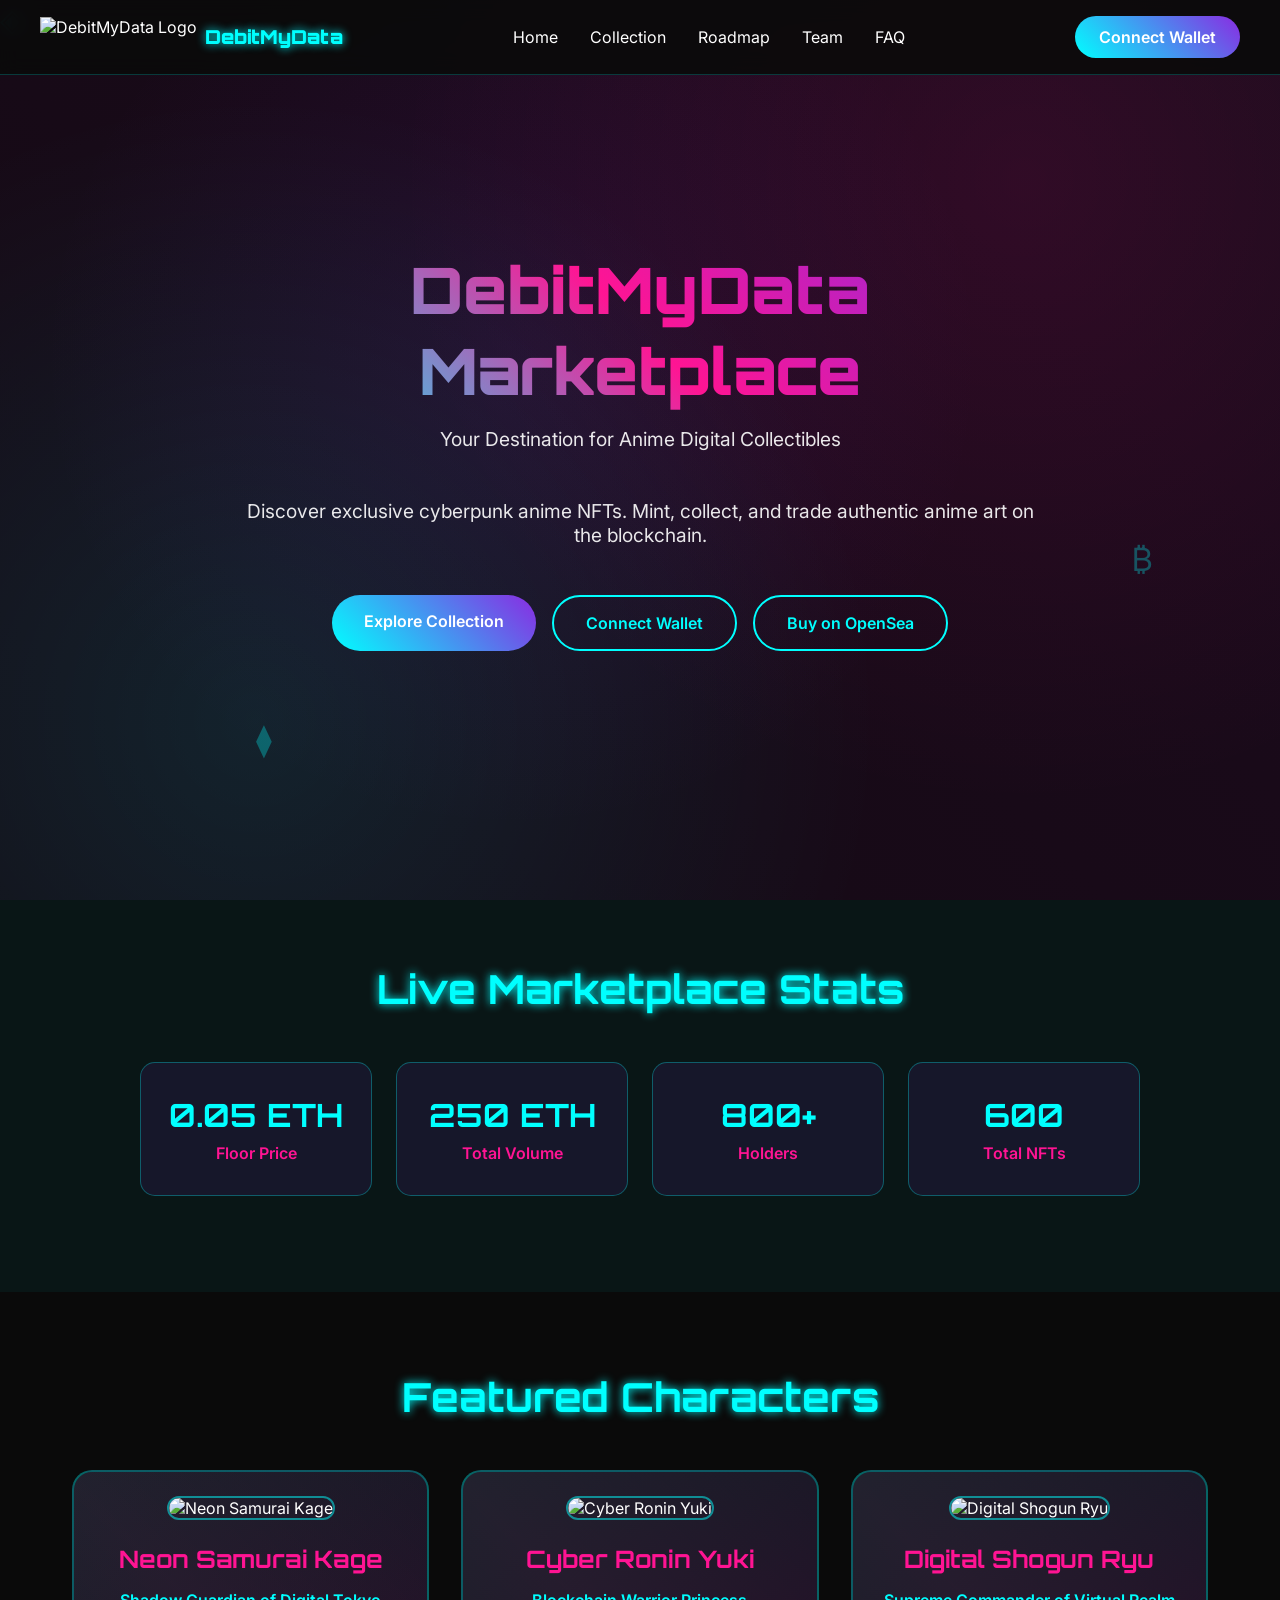
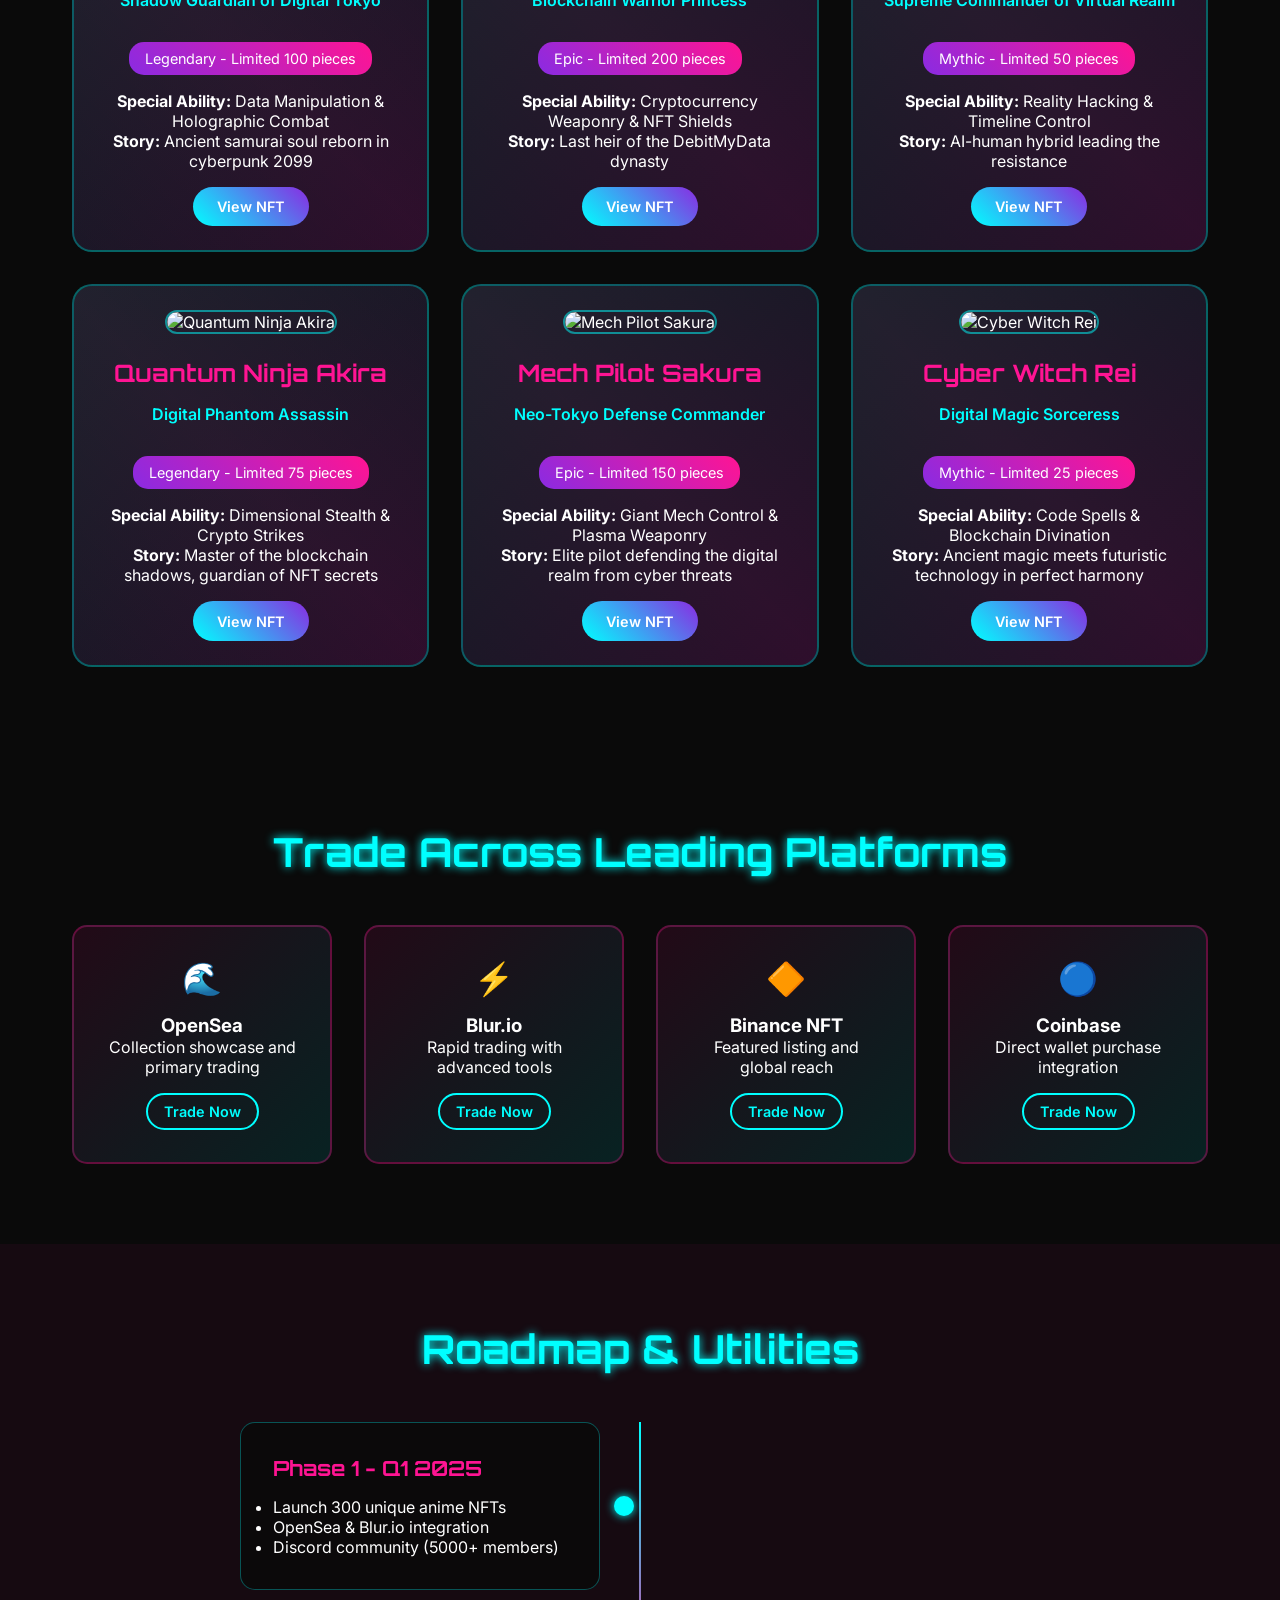
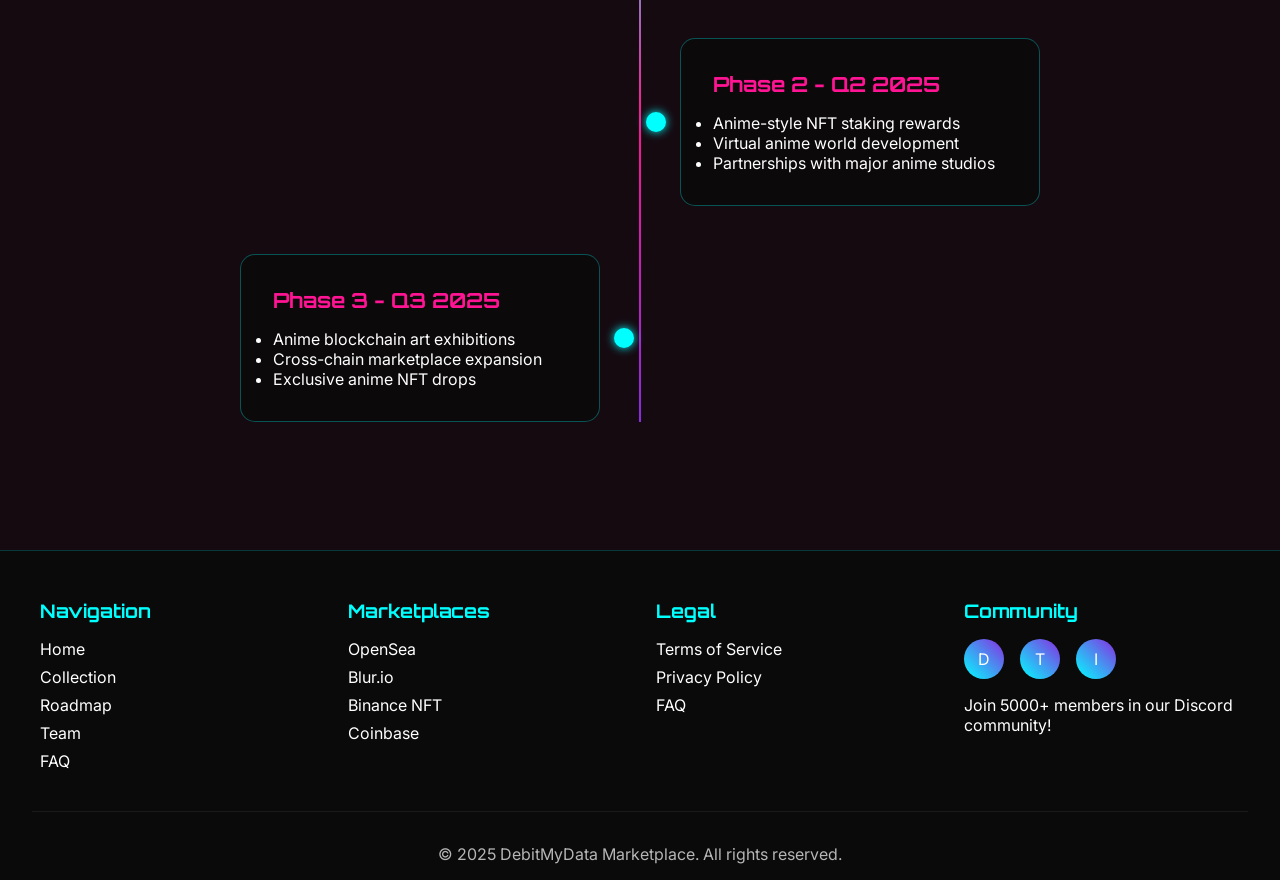
==== index.html @ ed13af81 "index.html" ====
<!DOCTYPE html>
<html lang="en">
<head>
    <meta charset="UTF-8">
    <meta name="viewport" content="width=device-width, initial-scale=1.0">
    <title>DebitMyData Marketplace | Your Destination for Anime Digital Collectibles</title>
    <meta name="description" content="Discover exclusive cyberpunk anime NFTs. Mint, collect, and trade authentic anime art on the blockchain.">
    <link href="https://fonts.googleapis.com/css2?family=Orbitron:wght@400;700;900&family=Inter:wght@300;400;600&family=Noto+Sans+JP:wght@300;400;700&display=swap" rel="stylesheet">
    <style>
        * {
            margin: 0;
            padding: 0;
            box-sizing: border-box;
        }

        body {
            font-family: 'Inter', sans-serif;
            background: #0A0A0A;
            color: white;
            overflow-x: hidden;
        }

        /* Background Animation */
        .bg-animation {
            position: fixed;
            top: 0;
            left: 0;
            width: 100%;
            height: 100%;
            z-index: -1;
            background: linear-gradient(45deg, #0A0A0A, #1A0A1A, #0A1A1A);
            background-size: 400% 400%;
            animation: gradientShift 15s ease infinite;
        }

        .bg-animation::before {
            content: '';
            position: absolute;
            top: 0;
            left: 0;
            width: 100%;
            height: 100%;
            background-image: 
                radial-gradient(circle at 20% 80%, rgba(0, 255, 255, 0.1) 0%, transparent 50%),
                radial-gradient(circle at 80% 20%, rgba(255, 20, 147, 0.1) 0%, transparent 50%),
                radial-gradient(circle at 40% 40%, rgba(138, 43, 226, 0.1) 0%, transparent 50%);
            animation: pulse 8s ease-in-out infinite alternate;
        }

        @keyframes gradientShift {
            0% { background-position: 0% 50%; }
            50% { background-position: 100% 50%; }
            100% { background-position: 0% 50%; }
        }

        @keyframes pulse {
            0% { opacity: 0.3; }
            100% { opacity: 0.8; }
        }

        /* Header */
        header {
            position: fixed;
            top: 0;
            width: 100%;
            padding: 1rem 2rem;
            background: rgba(10, 10, 10, 0.9);
            backdrop-filter: blur(10px);
            border-bottom: 1px solid rgba(0, 255, 255, 0.2);
            z-index: 1000;
        }

        nav {
            display: flex;
            justify-content: space-between;
            align-items: center;
            max-width: 1200px;
            margin: 0 auto;
        }

        .logo {
            display: flex;
            align-items: center;
            gap: 0.5rem;
        }

        .logo img {
            height: 40px;
            width: auto;
        }

        .logo-text {
            font-family: 'Orbitron', monospace;
            font-size: 1.2rem;
            font-weight: 900;
            color: #00FFFF;
            text-shadow: 0 0 10px #00FFFF;
        }

        .nav-links {
            display: flex;
            list-style: none;
            gap: 2rem;
        }

        .nav-links a {
            color: white;
            text-decoration: none;
            font-weight: 400;
            transition: all 0.3s ease;
            position: relative;
        }

        .nav-links a:hover {
            color: #00FFFF;
            text-shadow: 0 0 5px #00FFFF;
        }

        .connect-btn {
            padding: 0.7rem 1.5rem;
            background: linear-gradient(45deg, #00FFFF, #8A2BE2);
            border: none;
            border-radius: 25px;
            color: white;
            font-weight: 600;
            cursor: pointer;
            transition: all 0.3s ease;
            text-decoration: none;
        }

        .connect-btn:hover {
            transform: translateY(-2px);
            box-shadow: 0 10px 20px rgba(0, 255, 255, 0.3);
        }

        /* Hero Section */
        .hero {
            min-height: 100vh;
            display: flex;
            align-items: center;
            justify-content: center;
            text-align: center;
            padding: 2rem;
            position: relative;
        }

        .hero-content {
            max-width: 800px;
            z-index: 10;
        }

        .hero h1 {
            font-family: 'Orbitron', monospace;
            font-size: clamp(2.5rem, 5vw, 4rem);
            font-weight: 900;
            margin-bottom: 1rem;
            background: linear-gradient(45deg, #00FFFF, #FF1493, #8A2BE2);
            background-clip: text;
            -webkit-background-clip: text;
            -webkit-text-fill-color: transparent;
            animation: glow 2s ease-in-out infinite alternate;
        }

        @keyframes glow {
            from { filter: drop-shadow(0 0 10px rgba(0, 255, 255, 0.5)); }
            to { filter: drop-shadow(0 0 20px rgba(255, 20, 147, 0.8)); }
        }

        .hero p {
            font-size: 1.2rem;
            margin-bottom: 3rem;
            opacity: 0.9;
        }

        .cta-buttons {
            display: flex;
            gap: 1rem;
            justify-content: center;
            flex-wrap: wrap;
        }

        .btn-primary, .btn-secondary {
            padding: 1rem 2rem;
            border: none;
            border-radius: 30px;
            font-size: 1rem;
            font-weight: 600;
            cursor: pointer;
            transition: all 0.3s ease;
            text-decoration: none;
            display: inline-block;
        }

        .btn-primary {
            background: linear-gradient(45deg, #00FFFF, #8A2BE2);
            color: white;
        }

        .btn-secondary {
            background: transparent;
            color: #00FFFF;
            border: 2px solid #00FFFF;
        }

        .btn-primary:hover, .btn-secondary:hover {
            transform: translateY(-3px);
            box-shadow: 0 15px 30px rgba(0, 255, 255, 0.4);
        }

        /* Featured Characters */
        .featured-section {
            padding: 5rem 2rem;
            max-width: 1200px;
            margin: 0 auto;
        }

        .section-title {
            font-family: 'Orbitron', monospace;
            font-size: 2.5rem;
            text-align: center;
            margin-bottom: 3rem;
            color: #00FFFF;
            text-shadow: 0 0 10px #00FFFF;
        }

        .characters-grid {
            display: grid;
            grid-template-columns: repeat(auto-fit, minmax(350px, 1fr));
            gap: 2rem;
            margin-top: 3rem;
        }

        .character-card {
            background: linear-gradient(135deg, rgba(0, 255, 255, 0.1), rgba(138, 43, 226, 0.1));
            border: 2px solid rgba(0, 255, 255, 0.3);
            border-radius: 20px;
            padding: 1.5rem;
            transition: all 0.3s ease;
            position: relative;
            overflow: hidden;
            text-align: center;
        }

        .character-image {
            width: 100%;
            height: 250px;
            object-fit: cover;
            border-radius: 15px;
            margin-bottom: 1.5rem;
            border: 2px solid rgba(0, 255, 255, 0.5);
            transition: all 0.3s ease;
        }

        .character-card:hover .character-image {
            border-color: #FF1493;
            transform: scale(1.05);
            box-shadow: 0 10px 30px rgba(255, 20, 147, 0.4);
        }

        .character-card::before {
            content: '';
            position: absolute;
            top: -50%;
            left: -50%;
            width: 200%;
            height: 200%;
            background: linear-gradient(45deg, transparent, rgba(255, 20, 147, 0.1), transparent);
            animation: rotate 3s linear infinite;
            z-index: -1;
        }

        @keyframes rotate {
            0% { transform: rotate(0deg); }
            100% { transform: rotate(360deg); }
        }

        .character-card:hover {
            transform: translateY(-10px);
            border-color: #FF1493;
            box-shadow: 0 20px 40px rgba(255, 20, 147, 0.3);
        }

        .character-name {
            font-family: 'Orbitron', monospace;
            font-size: 1.5rem;
            color: #FF1493;
            margin-bottom: 1rem;
        }

        .character-role {
            color: #00FFFF;
            font-weight: 600;
            margin-bottom: 1rem;
        }

        .rarity {
            display: inline-block;
            padding: 0.5rem 1rem;
            background: linear-gradient(45deg, #8A2BE2, #FF1493);
            border-radius: 15px;
            font-size: 0.9rem;
            margin: 1rem 0;
        }

        /* Stats Section */
        .stats-section {
            background: rgba(0, 255, 255, 0.05);
            padding: 4rem 2rem;
            text-align: center;
        }

        .stats-grid {
            display: grid;
            grid-template-columns: repeat(auto-fit, minmax(180px, 1fr));
            gap: 1.5rem;
            max-width: 1000px;
            margin: 2rem auto;
        }

        .stat-item {
            padding: 2rem 1rem;
            background: rgba(138, 43, 226, 0.1);
            border: 1px solid rgba(0, 255, 255, 0.3);
            border-radius: 15px;
            transition: all 0.3s ease;
        }

        .stat-item:hover {
            transform: scale(1.05);
            border-color: #FF1493;
        }

        .stat-number {
            font-family: 'Orbitron', monospace;
            font-size: 2rem;
            color: #00FFFF;
            font-weight: 700;
        }

        .stat-label {
            color: #FF1493;
            font-weight: 600;
            margin-top: 0.5rem;
        }

        /* Marketplace Integration */
        .marketplace-section {
            padding: 5rem 2rem;
            max-width: 1200px;
            margin: 0 auto;
        }

        .marketplace-grid {
            display: grid;
            grid-template-columns: repeat(auto-fit, minmax(250px, 1fr));
            gap: 2rem;
            margin-top: 3rem;
        }

        .marketplace-card {
            background: linear-gradient(135deg, rgba(255, 20, 147, 0.1), rgba(0, 255, 255, 0.1));
            border: 2px solid rgba(255, 20, 147, 0.3);
            border-radius: 15px;
            padding: 2rem;
            text-align: center;
            transition: all 0.3s ease;
        }

        .marketplace-card:hover {
            transform: translateY(-5px);
            border-color: #00FFFF;
            box-shadow: 0 15px 30px rgba(0, 255, 255, 0.2);
        }

        .marketplace-logo {
            font-size: 2rem;
            margin-bottom: 1rem;
        }

        /* Roadmap */
        .roadmap-section {
            background: rgba(255, 20, 147, 0.05);
            padding: 5rem 2rem;
        }

        .roadmap-timeline {
            max-width: 800px;
            margin: 0 auto;
            position: relative;
        }

        .roadmap-timeline::before {
            content: '';
            position: absolute;
            left: 50%;
            top: 0;
            bottom: 0;
            width: 2px;
            background: linear-gradient(to bottom, #00FFFF, #FF1493, #8A2BE2);
            transform: translateX(-50%);
        }

        .roadmap-item {
            position: relative;
            margin: 3rem 0;
            padding: 2rem;
            background: rgba(10, 10, 10, 0.8);
            border: 1px solid rgba(0, 255, 255, 0.3);
            border-radius: 15px;
            width: 45%;
        }

        .roadmap-item:nth-child(even) {
            margin-left: auto;
        }

        .roadmap-item::before {
            content: '';
            position: absolute;
            top: 50%;
            width: 20px;
            height: 20px;
            background: #00FFFF;
            border-radius: 50%;
            transform: translateY(-50%);
            box-shadow: 0 0 10px #00FFFF;
        }

        .roadmap-item:nth-child(odd)::before {
            right: -35px;
        }

        .roadmap-item:nth-child(even)::before {
            left: -35px;
        }

        .phase-title {
            font-family: 'Orbitron', monospace;
            color: #FF1493;
            font-size: 1.3rem;
            margin-bottom: 1rem;
        }

        /* Footer */
        footer {
            background: rgba(10, 10, 10, 0.9);
            padding: 3rem 2rem 1rem;
            border-top: 1px solid rgba(0, 255, 255, 0.2);
        }

        .footer-content {
            max-width: 1200px;
            margin: 0 auto;
            display: grid;
            grid-template-columns: repeat(auto-fit, minmax(250px, 1fr));
            gap: 2rem;
        }

        .footer-section h3 {
            color: #00FFFF;
            font-family: 'Orbitron', monospace;
            margin-bottom: 1rem;
        }

        .footer-links {
            list-style: none;
        }

        .footer-links li {
            margin: 0.5rem 0;
        }

        .footer-links a {
            color: white;
            text-decoration: none;
            transition: color 0.3s ease;
        }

        .footer-links a:hover {
            color: #FF1493;
        }

        .social-icons {
            display: flex;
            gap: 1rem;
            margin-top: 1rem;
        }

        .social-icon {
            width: 40px;
            height: 40px;
            background: linear-gradient(45deg, #00FFFF, #8A2BE2);
            border-radius: 50%;
            display: flex;
            align-items: center;
            justify-content: center;
            text-decoration: none;
            color: white;
            transition: all 0.3s ease;
        }

        .social-icon:hover {
            transform: scale(1.1);
            box-shadow: 0 5px 15px rgba(0, 255, 255, 0.4);
        }

        .copyright {
            text-align: center;
            margin-top: 2rem;
            padding-top: 2rem;
            border-top: 1px solid rgba(255, 255, 255, 0.1);
            opacity: 0.7;
        }

        /* Mobile Responsive */
        @media (max-width: 768px) {
            .nav-links {
                display: none;
            }

            .logo img {
                height: 35px;
            }

            .logo-text {
                font-size: 1rem;
            }
            
            .hero h1 {
                font-size: 2rem;
            }

            .hero p {
                font-size: 1rem;
                margin-bottom: 2rem;
            }
            
            .cta-buttons {
                flex-direction: column;
                align-items: center;
                gap: 1rem;
            }

            .btn-primary, .btn-secondary {
                padding: 0.8rem 1.5rem;
                font-size: 0.9rem;
                width: 100%;
                max-width: 250px;
            }
            
            .characters-grid {
                grid-template-columns: 1fr;
                gap: 1.5rem;
            }

            .character-card {
                padding: 1rem;
            }

            .character-image {
                height: 200px;
            }

            .section-title {
                font-size: 1.8rem;
                margin-bottom: 2rem;
            }

            .stats-grid {
                grid-template-columns: repeat(2, 1fr);
                gap: 1rem;
            }

            .stat-item {
                padding: 1.5rem 1rem;
            }

            .stat-number {
                font-size: 1.5rem;
            }

            .marketplace-grid {
                grid-template-columns: repeat(2, 1fr);
                gap: 1rem;
            }

            .marketplace-card {
                padding: 1.5rem 1rem;
            }
            
            .roadmap-timeline::before {
                left: 30px;
            }
            
            .roadmap-item {
                width: calc(100% - 80px);
                margin-left: 60px;
                padding: 1.5rem;
                font-size: 0.9rem;
            }
            
            .roadmap-item:nth-child(even) {
                margin-left: 60px;
            }
            
            .roadmap-item::before {
                left: -35px;
            }

            .phase-title {
                font-size: 1.1rem;
            }

            .footer-content {
                grid-template-columns: 1fr;
                gap: 2rem;
                text-align: center;
            }

            .social-icons {
                justify-content: center;
            }

            header {
                padding: 1rem;
            }

            .featured-section, .marketplace-section {
                padding: 3rem 1rem;
            }

            .stats-section, .roadmap-section {
                padding: 3rem 1rem;
            }

            .floating-crypto {
                display: none; /* Hide floating elements on mobile for better performance */
            }
        }

        /* Extra small screens */
        @media (max-width: 480px) {
            .hero h1 {
                font-size: 1.8rem;
            }

            .stats-grid {
                grid-template-columns: 1fr;
            }

            .marketplace-grid {
                grid-template-columns: 1fr;
            }

            .character-image {
                height: 180px;
            }

            .stat-item {
                padding: 1rem;
            }

            .character-card {
                padding: 0.8rem;
            }

            .btn-primary, .btn-secondary {
                padding: 0.7rem 1.2rem;
                font-size: 0.8rem;
            }
        }

        /* Floating Elements */
        .floating-crypto {
            position: fixed;
            z-index: 1;
            color: rgba(0, 255, 255, 0.3);
            font-size: 2rem;
            animation: float 6s ease-in-out infinite;
        }

        @keyframes float {
            0%, 100% { transform: translateY(0px); }
            50% { transform: translateY(-20px); }
        }

        .floating-crypto:nth-child(1) {
            top: 20%;
            left: 10%;
            animation-delay: 0s;
        }

        .floating-crypto:nth-child(2) {
            top: 60%;
            right: 10%;
            animation-delay: 2s;
        }

        .floating-crypto:nth-child(3) {
            top: 80%;
            left: 20%;
            animation-delay: 4s;
        }
    </style>
</head>
<body>
    <div class="bg-animation"></div>
    
    <!-- Floating Crypto Symbols -->
    <div class="floating-crypto">₿</div>
    <div class="floating-crypto">⧫</div>
    <div class="floating-crypto">◈</div>

    <!-- Header -->
    <header>
        <nav>
            <div class="logo">
                <img src="https://debitmydata.com/_next/image?url=%2Flogo.png&w=256&q=75" alt="DebitMyData Logo">
                <span class="logo-text">DebitMyData</span>
            </div>
            <ul class="nav-links">
                <li><a href="#home">Home</a></li>
                <li><a href="#collection">Collection</a></li>
                <li><a href="#roadmap">Roadmap</a></li>
                <li><a href="#team">Team</a></li>
                <li><a href="#faq">FAQ</a></li>
            </ul>
            <a href="https://debitmydata.com/marketplace" class="connect-btn">Connect Wallet</a>
        </nav>
    </header>

    <!-- Hero Section -->
    <section id="home" class="hero">
        <div class="hero-content">
            <h1>DebitMyData Marketplace</h1>
            <p>Your Destination for Anime Digital Collectibles</p>
            <p>Discover exclusive cyberpunk anime NFTs. Mint, collect, and trade authentic anime art on the blockchain.</p>
            
            <div class="cta-buttons">
                <a href="https://debitmydata.com/marketplace" class="btn-primary">Explore Collection</a>
                <a href="https://debitmydata.com/marketplace" class="btn-secondary">Connect Wallet</a>
                <a href="https://debitmydata.com/marketplace" class="btn-secondary">Buy on OpenSea</a>
            </div>
        </div>
    </section>

    <!-- Stats Section -->
    <section class="stats-section">
        <h2 class="section-title">Live Marketplace Stats</h2>
        <div class="stats-grid">
            <div class="stat-item">
                <div class="stat-number">0.05 ETH</div>
                <div class="stat-label">Floor Price</div>
            </div>
            <div class="stat-item">
                <div class="stat-number">250 ETH</div>
                <div class="stat-label">Total Volume</div>
            </div>
            <div class="stat-item">
                <div class="stat-number">800+</div>
                <div class="stat-label">Holders</div>
            </div>
            <div class="stat-item">
                <div class="stat-number">600</div>
                <div class="stat-label">Total NFTs</div>
            </div>
        </div>
    </section>

    <!-- Featured Characters -->
    <section id="collection" class="featured-section">
        <h2 class="section-title">Featured Characters</h2>
        <div class="characters-grid">
            <div class="character-card">
                <img src="https://t4.ftcdn.net/jpg/06/16/99/27/240_F_616992789_iVKYywX2xCxiSYwfTjAO19yiYY67ydXn.jpg" alt="Neon Samurai Kage" class="character-image">
                <h3 class="character-name">Neon Samurai Kage</h3>
                <div class="character-role">Shadow Guardian of Digital Tokyo</div>
                <div class="rarity">Legendary - Limited 100 pieces</div>
                <p><strong>Special Ability:</strong> Data Manipulation & Holographic Combat</p>
                <p><strong>Story:</strong> Ancient samurai soul reborn in cyberpunk 2099</p>
                <a href="https://debitmydata.com/marketplace" class="btn-primary" style="margin-top: 1rem; display: inline-block; padding: 0.7rem 1.5rem; font-size: 0.9rem;">View NFT</a>
            </div>
            
            <div class="character-card">
                <img src="https://t3.ftcdn.net/jpg/06/50/89/34/240_F_650893467_s4vMfhFd8LAA2Gh5ZVVF5w1gKP6TZS82.jpg" alt="Cyber Ronin Yuki" class="character-image">
                <h3 class="character-name">Cyber Ronin Yuki</h3>
                <div class="character-role">Blockchain Warrior Princess</div>
                <div class="rarity">Epic - Limited 200 pieces</div>
                <p><strong>Special Ability:</strong> Cryptocurrency Weaponry & NFT Shields</p>
                <p><strong>Story:</strong> Last heir of the DebitMyData dynasty</p>
                <a href="https://debitmydata.com/marketplace" class="btn-primary" style="margin-top: 1rem; display: inline-block; padding: 0.7rem 1.5rem; font-size: 0.9rem;">View NFT</a>
            </div>
            
            <div class="character-card">
                <img src="https://t3.ftcdn.net/jpg/05/74/26/68/240_F_574266873_vhv00QksxhRPgy0cEeWTE15ImuhTEu7e.jpg" alt="Digital Shogun Ryu" class="character-image">
                <h3 class="character-name">Digital Shogun Ryu</h3>
                <div class="character-role">Supreme Commander of Virtual Realm</div>
                <div class="rarity">Mythic - Limited 50 pieces</div>
                <p><strong>Special Ability:</strong> Reality Hacking & Timeline Control</p>
                <p><strong>Story:</strong> AI-human hybrid leading the resistance</p>
                <a href="https://debitmydata.com/marketplace" class="btn-primary" style="margin-top: 1rem; display: inline-block; padding: 0.7rem 1.5rem; font-size: 0.9rem;">View NFT</a>
            </div>

            <div class="character-card">
                <img src="https://t3.ftcdn.net/jpg/05/95/61/70/240_F_595617011_4Cn0LXzM5slj6jtf1Lwb6xSK0T7nHxXU.jpg" alt="Quantum Ninja Akira" class="character-image">
                <h3 class="character-name">Quantum Ninja Akira</h3>
                <div class="character-role">Digital Phantom Assassin</div>
                <div class="rarity">Legendary - Limited 75 pieces</div>
                <p><strong>Special Ability:</strong> Dimensional Stealth & Crypto Strikes</p>
                <p><strong>Story:</strong> Master of the blockchain shadows, guardian of NFT secrets</p>
                <a href="https://debitmydata.com/marketplace" class="btn-primary" style="margin-top: 1rem; display: inline-block; padding: 0.7rem 1.5rem; font-size: 0.9rem;">View NFT</a>
            </div>

            <div class="character-card">
                <img src="https://t3.ftcdn.net/jpg/06/71/01/48/240_F_671014834_3oD4pLYNIPWc2MP6wdyj89xpDOB5dBFd.jpg" alt="Mech Pilot Sakura" class="character-image">
                <h3 class="character-name">Mech Pilot Sakura</h3>
                <div class="character-role">Neo-Tokyo Defense Commander</div>
                <div class="rarity">Epic - Limited 150 pieces</div>
                <p><strong>Special Ability:</strong> Giant Mech Control & Plasma Weaponry</p>
                <p><strong>Story:</strong> Elite pilot defending the digital realm from cyber threats</p>
                <a href="https://debitmydata.com/marketplace" class="btn-primary" style="margin-top: 1rem; display: inline-block; padding: 0.7rem 1.5rem; font-size: 0.9rem;">View NFT</a>
            </div>

            <div class="character-card">
                <img src="https://t4.ftcdn.net/jpg/07/53/66/41/240_F_753664111_8lgQYzpFZlDhffb98FYntUeIidfjKs2n.jpg" alt="Cyber Witch Rei" class="character-image">
                <h3 class="character-name">Cyber Witch Rei</h3>
                <div class="character-role">Digital Magic Sorceress</div>
                <div class="rarity">Mythic - Limited 25 pieces</div>
                <p><strong>Special Ability:</strong> Code Spells & Blockchain Divination</p>
                <p><strong>Story:</strong> Ancient magic meets futuristic technology in perfect harmony</p>
                <a href="https://debitmydata.com/marketplace" class="btn-primary" style="margin-top: 1rem; display: inline-block; padding: 0.7rem 1.5rem; font-size: 0.9rem;">View NFT</a>
            </div>
        </div>
    </section>

    <!-- Marketplace Integration -->
    <section class="marketplace-section">
        <h2 class="section-title">Trade Across Leading Platforms</h2>
        <div class="marketplace-grid">
            <div class="marketplace-card">
                <div class="marketplace-logo">🌊</div>
                <h3>OpenSea</h3>
                <p>Collection showcase and primary trading</p>
                <a href="https://debitmydata.com/marketplace" class="btn-secondary" style="margin-top: 1rem; display: inline-block; padding: 0.5rem 1rem; font-size: 0.9rem;">Trade Now</a>
            </div>
            <div class="marketplace-card">
                <div class="marketplace-logo">⚡</div>
                <h3>Blur.io</h3>
                <p>Rapid trading with advanced tools</p>
                <a href="https://debitmydata.com/marketplace" class="btn-secondary" style="margin-top: 1rem; display: inline-block; padding: 0.5rem 1rem; font-size: 0.9rem;">Trade Now</a>
            </div>
            <div class="marketplace-card">
                <div class="marketplace-logo">🔶</div>
                <h3>Binance NFT</h3>
                <p>Featured listing and global reach</p>
                <a href="https://debitmydata.com/marketplace" class="btn-secondary" style="margin-top: 1rem; display: inline-block; padding: 0.5rem 1rem; font-size: 0.9rem;">Trade Now</a>
            </div>
            <div class="marketplace-card">
                <div class="marketplace-logo">🔵</div>
                <h3>Coinbase</h3>
                <p>Direct wallet purchase integration</p>
                <a href="https://debitmydata.com/marketplace" class="btn-secondary" style="margin-top: 1rem; display: inline-block; padding: 0.5rem 1rem; font-size: 0.9rem;">Trade Now</a>
            </div>
        </div>
    </section>

    <!-- Roadmap -->
    <section id="roadmap" class="roadmap-section">
        <h2 class="section-title">Roadmap & Utilities</h2>
        <div class="roadmap-timeline">
            <div class="roadmap-item">
                <h3 class="phase-title">Phase 1 - Q1 2025</h3>
                <ul>
                    <li>Launch 300 unique anime NFTs</li>
                    <li>OpenSea & Blur.io integration</li>
                    <li>Discord community (5000+ members)</li>
                </ul>
            </div>
            <div class="roadmap-item">
                <h3 class="phase-title">Phase 2 - Q2 2025</h3>
                <ul>
                    <li>Anime-style NFT staking rewards</li>
                    <li>Virtual anime world development</li>
                    <li>Partnerships with major anime studios</li>
                </ul>
            </div>
            <div class="roadmap-item">
                <h3 class="phase-title">Phase 3 - Q3 2025</h3>
                <ul>
                    <li>Anime blockchain art exhibitions</li>
                    <li>Cross-chain marketplace expansion</li>
                    <li>Exclusive anime NFT drops</li>
                </ul>
            </div>
        </div>
    </section>

    <!-- Footer -->
    <footer>
        <div class="footer-content">
            <div class="footer-section">
                <h3>Navigation</h3>
                <ul class="footer-links">
                    <li><a href="#home">Home</a></li>
                    <li><a href="#collection">Collection</a></li>
                    <li><a href="#roadmap">Roadmap</a></li>
                    <li><a href="#team">Team</a></li>
                    <li><a href="#faq">FAQ</a></li>
                </ul>
            </div>
            <div class="footer-section">
                <h3>Marketplaces</h3>
                <ul class="footer-links">
                    <li><a href="https://debitmydata.com/marketplace">OpenSea</a></li>
                    <li><a href="https://debitmydata.com/marketplace">Blur.io</a></li>
                    <li><a href="https://debitmydata.com/marketplace">Binance NFT</a></li>
                    <li><a href="https://debitmydata.com/marketplace">Coinbase</a></li>
                </ul>
            </div>
            <div class="footer-section">
                <h3>Legal</h3>
                <ul class="footer-links">
                    <li><a href="https://debitmydata.com/marketplace">Terms of Service</a></li>
                    <li><a href="https://debitmydata.com/marketplace">Privacy Policy</a></li>
                    <li><a href="https://debitmydata.com/marketplace">FAQ</a></li>
                </ul>
            </div>
            <div class="footer-section">
                <h3>Community</h3>
                <div class="social-icons">
                    <a href="https://debitmydata.com/marketplace" class="social-icon">D</a>
                    <a href="https://debitmydata.com/marketplace" class="social-icon">T</a>
                    <a href="https://debitmydata.com/marketplace" class="social-icon">I</a>
                </div>
                <p style="margin-top: 1rem;">Join 5000+ members in our Discord community!</p>
            </div>
        </div>
        <div class="copyright">
            <p>&copy; 2025 DebitMyData Marketplace. All rights reserved.</p>
        </div>
    </footer>

    <script>
        // Smooth scrolling for navigation links
        document.querySelectorAll('a[href^="#"]').forEach(anchor => {
            anchor.addEventListener('click', function (e) {
                e.preventDefault();
                const target = document.querySelector(this.getAttribute('href'));
                if (target) {
                    target.scrollIntoView({
                        behavior: 'smooth',
                        block: 'start'
                    });
                }
            });
        });

        // Add scroll effect to header
        window.addEventListener('scroll', () => {
            const header = document.querySelector('header');
            if (window.scrollY > 100) {
                header.style.background = 'rgba(10, 10, 10, 0.95)';
            } else {
                header.style.background = 'rgba(10, 10, 10, 0.9)';
            }
        });

        // Add intersection observer for animations
        const observerOptions = {
            threshold: 0.1,
            rootMargin: '0px 0px -50px 0px'
        };

        const observer = new IntersectionObserver((entries) => {
            entries.forEach(entry => {
                if (entry.isIntersecting) {
                    entry.target.style.opacity = '1';
                    entry.target.style.transform = 'translateY(0)';
                }
            });
        }, observerOptions);

        // Observe all character cards and roadmap items
        document.querySelectorAll('.character-card, .roadmap-item, .marketplace-card').forEach(el => {
            el.style.opacity = '0';
            el.style.transform = 'translateY(30px)';
            el.style.transition = 'all 0.6s ease';
            observer.observe(el);
        });
    </script>
</body>
</html>
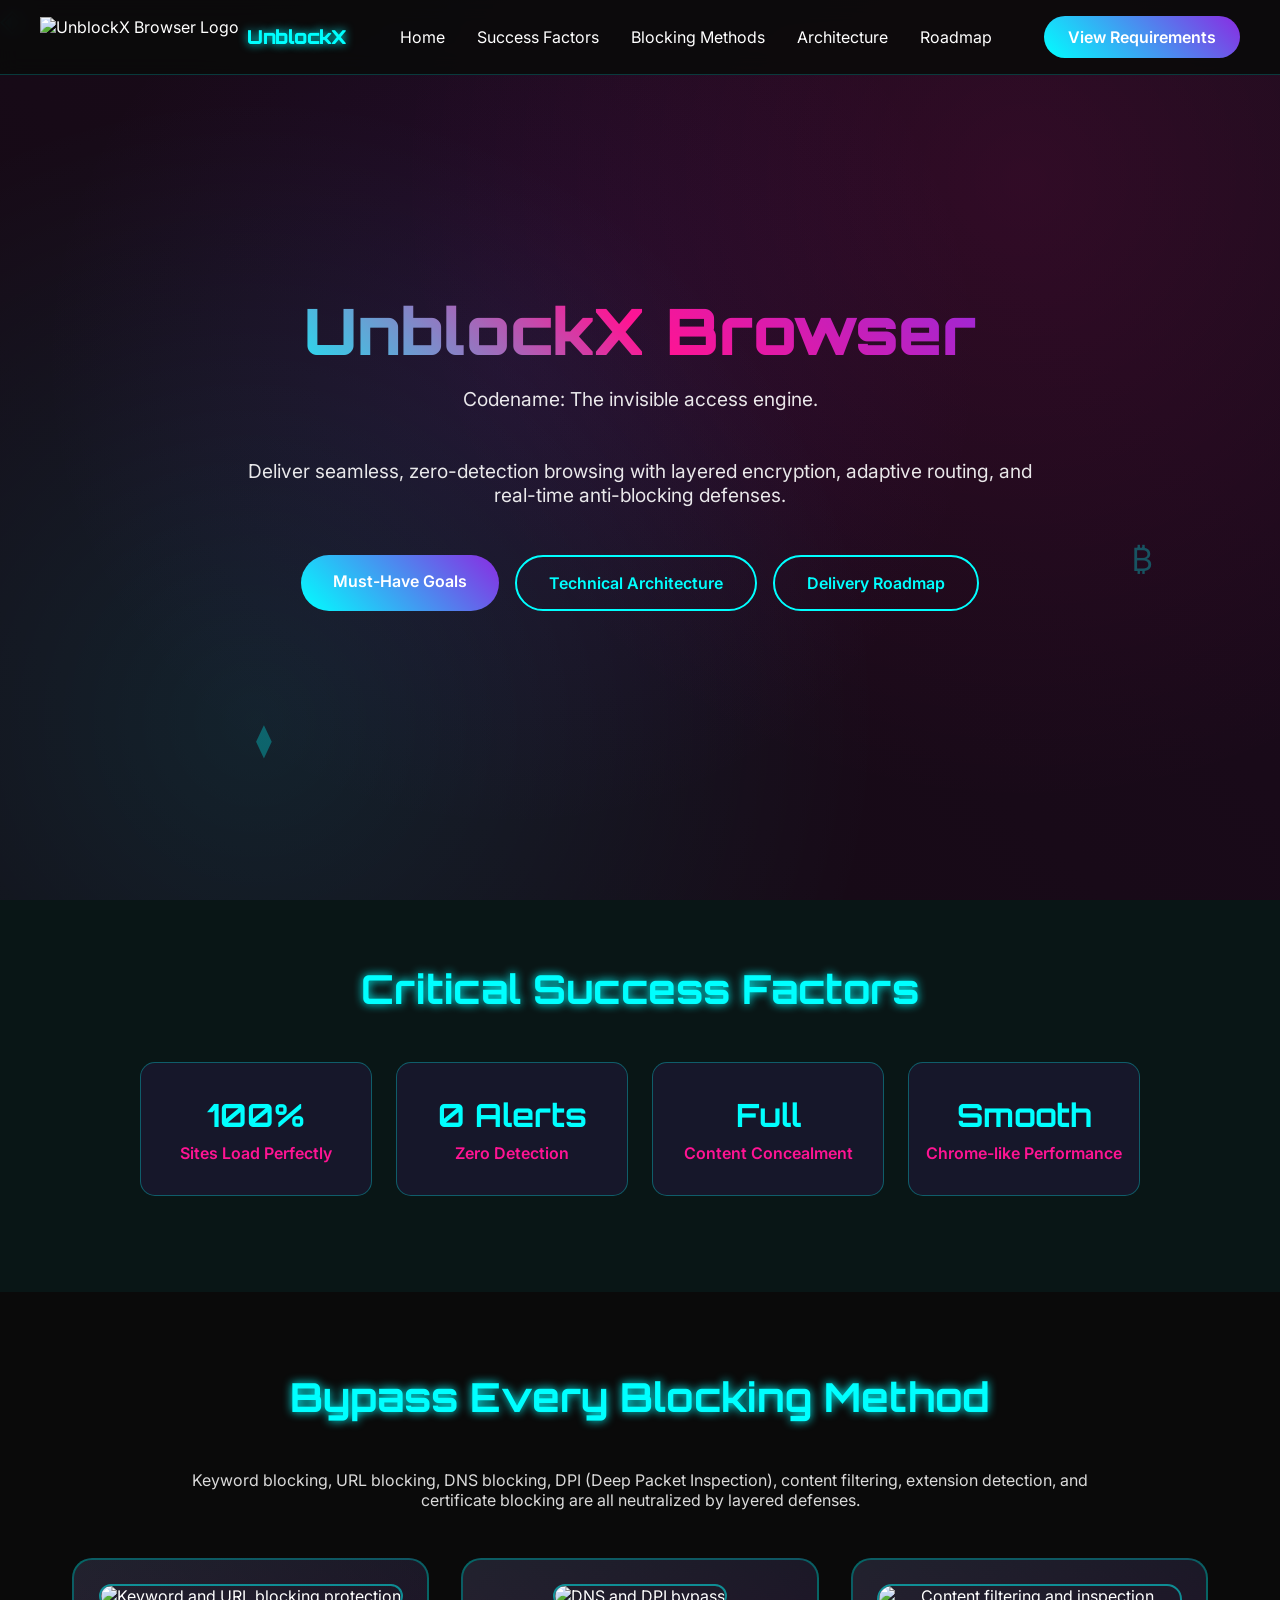
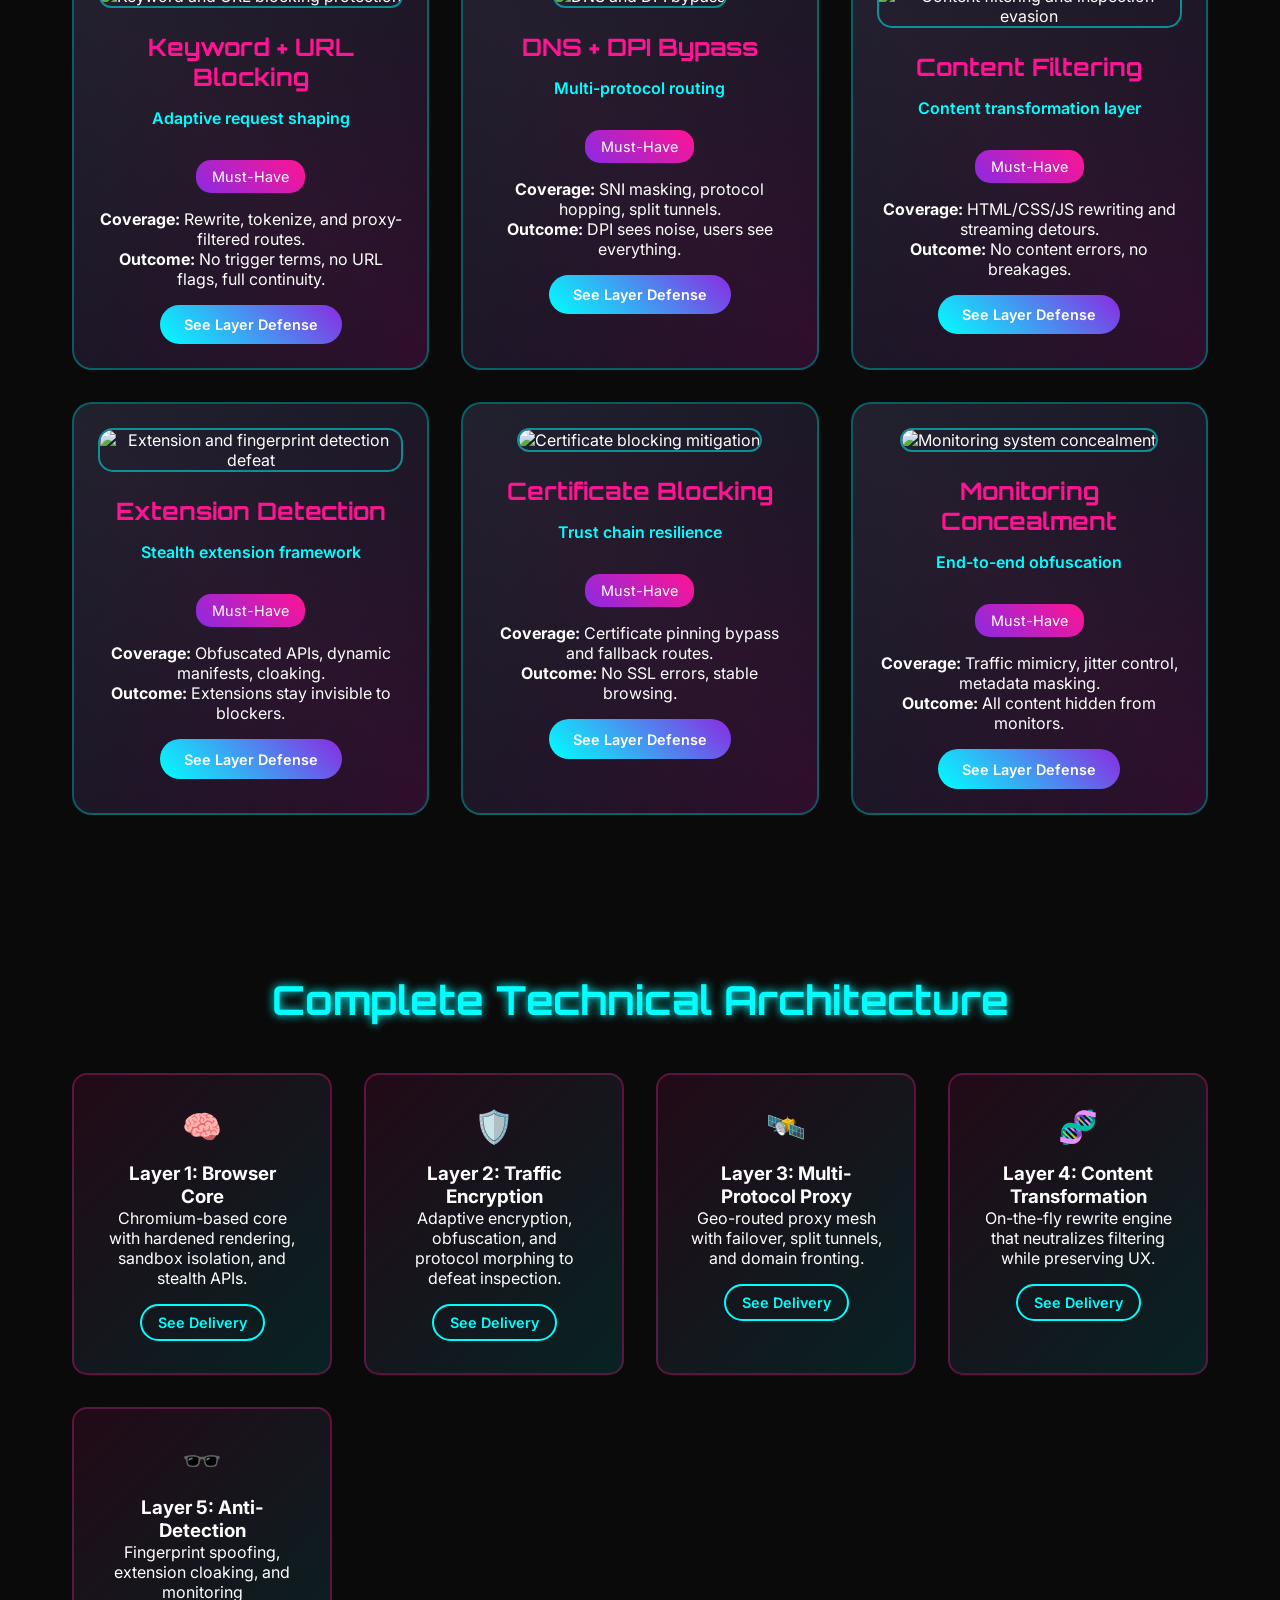
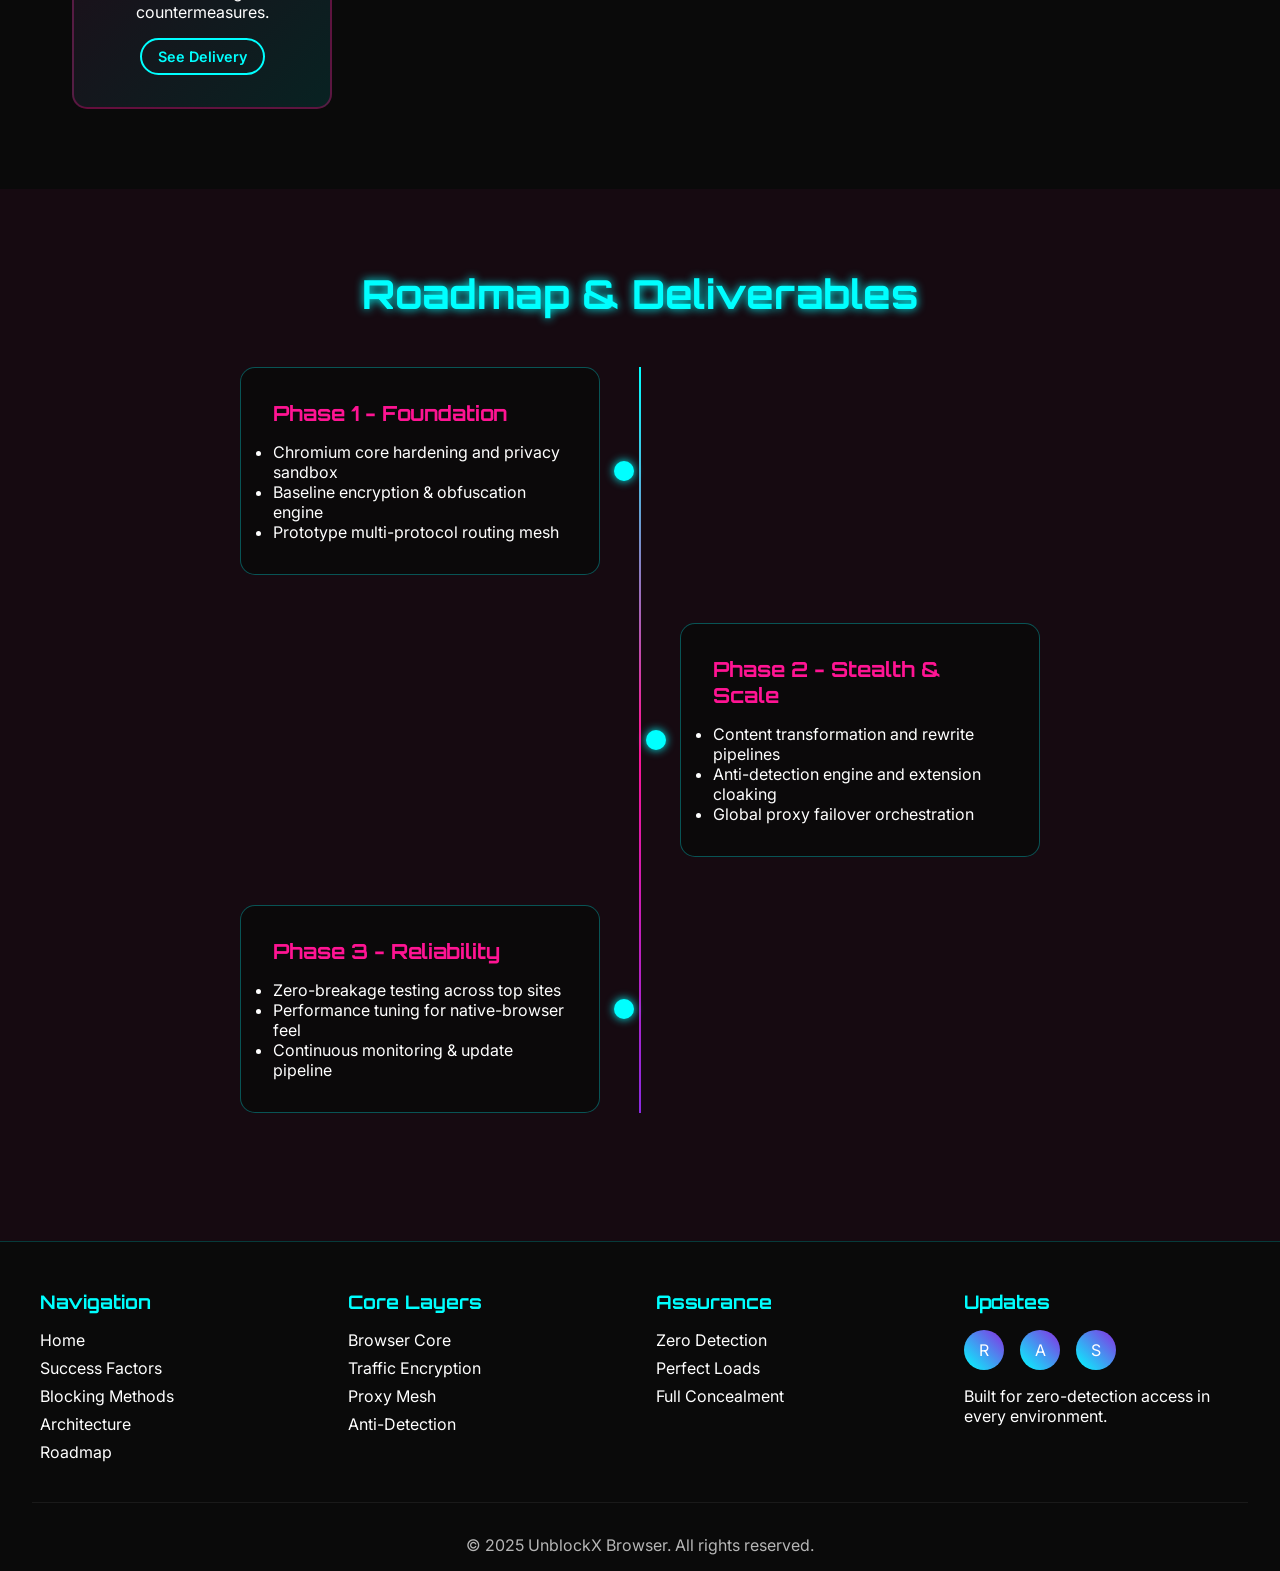
==== commit fe0a4ba8: "Clarify blocking methods section" ====
--- a/index.html
+++ b/index.html
@@ -3,8 +3,8 @@
 <head>
     <meta charset="UTF-8">
     <meta name="viewport" content="width=device-width, initial-scale=1.0">
-    <title>DebitMyData Marketplace | Your Destination for Anime Digital Collectibles</title>
-    <meta name="description" content="Discover exclusive cyberpunk anime NFTs. Mint, collect, and trade authentic anime art on the blockchain.">
+    <title>UnblockX Browser | Zero-Detection Access Engine</title>
+    <meta name="description" content="UnblockX Browser delivers seamless access with encryption, multi-protocol routing, content transformation, and anti-detection systems.">
     <link href="https://fonts.googleapis.com/css2?family=Orbitron:wght@400;700;900&family=Inter:wght@300;400;600&family=Noto+Sans+JP:wght@300;400;700&display=swap" rel="stylesheet">
     <style>
         * {
@@ -715,181 +715,191 @@
     <header>
         <nav>
             <div class="logo">
-                <img src="https://debitmydata.com/_next/image?url=%2Flogo.png&w=256&q=75" alt="DebitMyData Logo">
-                <span class="logo-text">DebitMyData</span>
+                <img src="https://debitmydata.com/_next/image?url=%2Flogo.png&w=256&q=75" alt="UnblockX Browser Logo">
+                <span class="logo-text">UnblockX</span>
             </div>
             <ul class="nav-links">
                 <li><a href="#home">Home</a></li>
-                <li><a href="#collection">Collection</a></li>
+                <li><a href="#success-factors">Success Factors</a></li>
+                <li><a href="#blocking-methods">Blocking Methods</a></li>
+                <li><a href="#architecture">Architecture</a></li>
                 <li><a href="#roadmap">Roadmap</a></li>
-                <li><a href="#team">Team</a></li>
-                <li><a href="#faq">FAQ</a></li>
             </ul>
-            <a href="https://debitmydata.com/marketplace" class="connect-btn">Connect Wallet</a>
+            <a href="#success-factors" class="connect-btn">View Requirements</a>
         </nav>
     </header>
 
     <!-- Hero Section -->
     <section id="home" class="hero">
         <div class="hero-content">
-            <h1>DebitMyData Marketplace</h1>
-            <p>Your Destination for Anime Digital Collectibles</p>
-            <p>Discover exclusive cyberpunk anime NFTs. Mint, collect, and trade authentic anime art on the blockchain.</p>
+            <h1>UnblockX Browser</h1>
+            <p>Codename: The invisible access engine.</p>
+            <p>Deliver seamless, zero-detection browsing with layered encryption, adaptive routing, and real-time anti-blocking defenses.</p>
             
             <div class="cta-buttons">
-                <a href="https://debitmydata.com/marketplace" class="btn-primary">Explore Collection</a>
-                <a href="https://debitmydata.com/marketplace" class="btn-secondary">Connect Wallet</a>
-                <a href="https://debitmydata.com/marketplace" class="btn-secondary">Buy on OpenSea</a>
+                <a href="#success-factors" class="btn-primary">Must-Have Goals</a>
+                <a href="#architecture" class="btn-secondary">Technical Architecture</a>
+                <a href="#roadmap" class="btn-secondary">Delivery Roadmap</a>
             </div>
         </div>
     </section>
 
     <!-- Stats Section -->
-    <section class="stats-section">
-        <h2 class="section-title">Live Marketplace Stats</h2>
+    <section id="success-factors" class="stats-section">
+        <h2 class="section-title">Critical Success Factors</h2>
         <div class="stats-grid">
             <div class="stat-item">
-                <div class="stat-number">0.05 ETH</div>
-                <div class="stat-label">Floor Price</div>
+                <div class="stat-number">100%</div>
+                <div class="stat-label">Sites Load Perfectly</div>
             </div>
             <div class="stat-item">
-                <div class="stat-number">250 ETH</div>
-                <div class="stat-label">Total Volume</div>
+                <div class="stat-number">0 Alerts</div>
+                <div class="stat-label">Zero Detection</div>
             </div>
             <div class="stat-item">
-                <div class="stat-number">800+</div>
-                <div class="stat-label">Holders</div>
+                <div class="stat-number">Full</div>
+                <div class="stat-label">Content Concealment</div>
             </div>
             <div class="stat-item">
-                <div class="stat-number">600</div>
-                <div class="stat-label">Total NFTs</div>
+                <div class="stat-number">Smooth</div>
+                <div class="stat-label">Chrome-like Performance</div>
             </div>
         </div>
     </section>
 
     <!-- Featured Characters -->
-    <section id="collection" class="featured-section">
-        <h2 class="section-title">Featured Characters</h2>
+    <section id="blocking-methods" class="featured-section">
+        <h2 class="section-title">Bypass Every Blocking Method</h2>
+        <p style="text-align: center; max-width: 900px; margin: 0 auto; color: rgba(255, 255, 255, 0.85);">
+            Keyword blocking, URL blocking, DNS blocking, DPI (Deep Packet Inspection), content filtering,
+            extension detection, and certificate blocking are all neutralized by layered defenses.
+        </p>
         <div class="characters-grid">
             <div class="character-card">
-                <img src="https://t4.ftcdn.net/jpg/06/16/99/27/240_F_616992789_iVKYywX2xCxiSYwfTjAO19yiYY67ydXn.jpg" alt="Neon Samurai Kage" class="character-image">
-                <h3 class="character-name">Neon Samurai Kage</h3>
-                <div class="character-role">Shadow Guardian of Digital Tokyo</div>
-                <div class="rarity">Legendary - Limited 100 pieces</div>
-                <p><strong>Special Ability:</strong> Data Manipulation & Holographic Combat</p>
-                <p><strong>Story:</strong> Ancient samurai soul reborn in cyberpunk 2099</p>
-                <a href="https://debitmydata.com/marketplace" class="btn-primary" style="margin-top: 1rem; display: inline-block; padding: 0.7rem 1.5rem; font-size: 0.9rem;">View NFT</a>
+                <img src="https://t4.ftcdn.net/jpg/06/16/99/27/240_F_616992789_iVKYywX2xCxiSYwfTjAO19yiYY67ydXn.jpg" alt="Keyword and URL blocking protection" class="character-image">
+                <h3 class="character-name">Keyword + URL Blocking</h3>
+                <div class="character-role">Adaptive request shaping</div>
+                <div class="rarity">Must-Have</div>
+                <p><strong>Coverage:</strong> Rewrite, tokenize, and proxy-filtered routes.</p>
+                <p><strong>Outcome:</strong> No trigger terms, no URL flags, full continuity.</p>
+                <a href="#architecture" class="btn-primary" style="margin-top: 1rem; display: inline-block; padding: 0.7rem 1.5rem; font-size: 0.9rem;">See Layer Defense</a>
             </div>
             
             <div class="character-card">
-                <img src="https://t3.ftcdn.net/jpg/06/50/89/34/240_F_650893467_s4vMfhFd8LAA2Gh5ZVVF5w1gKP6TZS82.jpg" alt="Cyber Ronin Yuki" class="character-image">
-                <h3 class="character-name">Cyber Ronin Yuki</h3>
-                <div class="character-role">Blockchain Warrior Princess</div>
-                <div class="rarity">Epic - Limited 200 pieces</div>
-                <p><strong>Special Ability:</strong> Cryptocurrency Weaponry & NFT Shields</p>
-                <p><strong>Story:</strong> Last heir of the DebitMyData dynasty</p>
-                <a href="https://debitmydata.com/marketplace" class="btn-primary" style="margin-top: 1rem; display: inline-block; padding: 0.7rem 1.5rem; font-size: 0.9rem;">View NFT</a>
+                <img src="https://t3.ftcdn.net/jpg/06/50/89/34/240_F_650893467_s4vMfhFd8LAA2Gh5ZVVF5w1gKP6TZS82.jpg" alt="DNS and DPI bypass" class="character-image">
+                <h3 class="character-name">DNS + DPI Bypass</h3>
+                <div class="character-role">Multi-protocol routing</div>
+                <div class="rarity">Must-Have</div>
+                <p><strong>Coverage:</strong> SNI masking, protocol hopping, split tunnels.</p>
+                <p><strong>Outcome:</strong> DPI sees noise, users see everything.</p>
+                <a href="#architecture" class="btn-primary" style="margin-top: 1rem; display: inline-block; padding: 0.7rem 1.5rem; font-size: 0.9rem;">See Layer Defense</a>
             </div>
             
             <div class="character-card">
-                <img src="https://t3.ftcdn.net/jpg/05/74/26/68/240_F_574266873_vhv00QksxhRPgy0cEeWTE15ImuhTEu7e.jpg" alt="Digital Shogun Ryu" class="character-image">
-                <h3 class="character-name">Digital Shogun Ryu</h3>
-                <div class="character-role">Supreme Commander of Virtual Realm</div>
-                <div class="rarity">Mythic - Limited 50 pieces</div>
-                <p><strong>Special Ability:</strong> Reality Hacking & Timeline Control</p>
-                <p><strong>Story:</strong> AI-human hybrid leading the resistance</p>
-                <a href="https://debitmydata.com/marketplace" class="btn-primary" style="margin-top: 1rem; display: inline-block; padding: 0.7rem 1.5rem; font-size: 0.9rem;">View NFT</a>
+                <img src="https://t3.ftcdn.net/jpg/05/74/26/68/240_F_574266873_vhv00QksxhRPgy0cEeWTE15ImuhTEu7e.jpg" alt="Content filtering and inspection evasion" class="character-image">
+                <h3 class="character-name">Content Filtering</h3>
+                <div class="character-role">Content transformation layer</div>
+                <div class="rarity">Must-Have</div>
+                <p><strong>Coverage:</strong> HTML/CSS/JS rewriting and streaming detours.</p>
+                <p><strong>Outcome:</strong> No content errors, no breakages.</p>
+                <a href="#architecture" class="btn-primary" style="margin-top: 1rem; display: inline-block; padding: 0.7rem 1.5rem; font-size: 0.9rem;">See Layer Defense</a>
             </div>
 
             <div class="character-card">
-                <img src="https://t3.ftcdn.net/jpg/05/95/61/70/240_F_595617011_4Cn0LXzM5slj6jtf1Lwb6xSK0T7nHxXU.jpg" alt="Quantum Ninja Akira" class="character-image">
-                <h3 class="character-name">Quantum Ninja Akira</h3>
-                <div class="character-role">Digital Phantom Assassin</div>
-                <div class="rarity">Legendary - Limited 75 pieces</div>
-                <p><strong>Special Ability:</strong> Dimensional Stealth & Crypto Strikes</p>
-                <p><strong>Story:</strong> Master of the blockchain shadows, guardian of NFT secrets</p>
-                <a href="https://debitmydata.com/marketplace" class="btn-primary" style="margin-top: 1rem; display: inline-block; padding: 0.7rem 1.5rem; font-size: 0.9rem;">View NFT</a>
+                <img src="https://t3.ftcdn.net/jpg/05/95/61/70/240_F_595617011_4Cn0LXzM5slj6jtf1Lwb6xSK0T7nHxXU.jpg" alt="Extension and fingerprint detection defeat" class="character-image">
+                <h3 class="character-name">Extension Detection</h3>
+                <div class="character-role">Stealth extension framework</div>
+                <div class="rarity">Must-Have</div>
+                <p><strong>Coverage:</strong> Obfuscated APIs, dynamic manifests, cloaking.</p>
+                <p><strong>Outcome:</strong> Extensions stay invisible to blockers.</p>
+                <a href="#architecture" class="btn-primary" style="margin-top: 1rem; display: inline-block; padding: 0.7rem 1.5rem; font-size: 0.9rem;">See Layer Defense</a>
             </div>
 
             <div class="character-card">
-                <img src="https://t3.ftcdn.net/jpg/06/71/01/48/240_F_671014834_3oD4pLYNIPWc2MP6wdyj89xpDOB5dBFd.jpg" alt="Mech Pilot Sakura" class="character-image">
-                <h3 class="character-name">Mech Pilot Sakura</h3>
-                <div class="character-role">Neo-Tokyo Defense Commander</div>
-                <div class="rarity">Epic - Limited 150 pieces</div>
-                <p><strong>Special Ability:</strong> Giant Mech Control & Plasma Weaponry</p>
-                <p><strong>Story:</strong> Elite pilot defending the digital realm from cyber threats</p>
-                <a href="https://debitmydata.com/marketplace" class="btn-primary" style="margin-top: 1rem; display: inline-block; padding: 0.7rem 1.5rem; font-size: 0.9rem;">View NFT</a>
+                <img src="https://t3.ftcdn.net/jpg/06/71/01/48/240_F_671014834_3oD4pLYNIPWc2MP6wdyj89xpDOB5dBFd.jpg" alt="Certificate blocking mitigation" class="character-image">
+                <h3 class="character-name">Certificate Blocking</h3>
+                <div class="character-role">Trust chain resilience</div>
+                <div class="rarity">Must-Have</div>
+                <p><strong>Coverage:</strong> Certificate pinning bypass and fallback routes.</p>
+                <p><strong>Outcome:</strong> No SSL errors, stable browsing.</p>
+                <a href="#architecture" class="btn-primary" style="margin-top: 1rem; display: inline-block; padding: 0.7rem 1.5rem; font-size: 0.9rem;">See Layer Defense</a>
             </div>
 
             <div class="character-card">
-                <img src="https://t4.ftcdn.net/jpg/07/53/66/41/240_F_753664111_8lgQYzpFZlDhffb98FYntUeIidfjKs2n.jpg" alt="Cyber Witch Rei" class="character-image">
-                <h3 class="character-name">Cyber Witch Rei</h3>
-                <div class="character-role">Digital Magic Sorceress</div>
-                <div class="rarity">Mythic - Limited 25 pieces</div>
-                <p><strong>Special Ability:</strong> Code Spells & Blockchain Divination</p>
-                <p><strong>Story:</strong> Ancient magic meets futuristic technology in perfect harmony</p>
-                <a href="https://debitmydata.com/marketplace" class="btn-primary" style="margin-top: 1rem; display: inline-block; padding: 0.7rem 1.5rem; font-size: 0.9rem;">View NFT</a>
+                <img src="https://t4.ftcdn.net/jpg/07/53/66/41/240_F_753664111_8lgQYzpFZlDhffb98FYntUeIidfjKs2n.jpg" alt="Monitoring system concealment" class="character-image">
+                <h3 class="character-name">Monitoring Concealment</h3>
+                <div class="character-role">End-to-end obfuscation</div>
+                <div class="rarity">Must-Have</div>
+                <p><strong>Coverage:</strong> Traffic mimicry, jitter control, metadata masking.</p>
+                <p><strong>Outcome:</strong> All content hidden from monitors.</p>
+                <a href="#architecture" class="btn-primary" style="margin-top: 1rem; display: inline-block; padding: 0.7rem 1.5rem; font-size: 0.9rem;">See Layer Defense</a>
             </div>
         </div>
     </section>
 
     <!-- Marketplace Integration -->
-    <section class="marketplace-section">
-        <h2 class="section-title">Trade Across Leading Platforms</h2>
+    <section id="architecture" class="marketplace-section">
+        <h2 class="section-title">Complete Technical Architecture</h2>
         <div class="marketplace-grid">
             <div class="marketplace-card">
-                <div class="marketplace-logo">🌊</div>
-                <h3>OpenSea</h3>
-                <p>Collection showcase and primary trading</p>
-                <a href="https://debitmydata.com/marketplace" class="btn-secondary" style="margin-top: 1rem; display: inline-block; padding: 0.5rem 1rem; font-size: 0.9rem;">Trade Now</a>
+                <div class="marketplace-logo">🧠</div>
+                <h3>Layer 1: Browser Core</h3>
+                <p>Chromium-based core with hardened rendering, sandbox isolation, and stealth APIs.</p>
+                <a href="#roadmap" class="btn-secondary" style="margin-top: 1rem; display: inline-block; padding: 0.5rem 1rem; font-size: 0.9rem;">See Delivery</a>
             </div>
             <div class="marketplace-card">
-                <div class="marketplace-logo">⚡</div>
-                <h3>Blur.io</h3>
-                <p>Rapid trading with advanced tools</p>
-                <a href="https://debitmydata.com/marketplace" class="btn-secondary" style="margin-top: 1rem; display: inline-block; padding: 0.5rem 1rem; font-size: 0.9rem;">Trade Now</a>
+                <div class="marketplace-logo">🛡️</div>
+                <h3>Layer 2: Traffic Encryption</h3>
+                <p>Adaptive encryption, obfuscation, and protocol morphing to defeat inspection.</p>
+                <a href="#roadmap" class="btn-secondary" style="margin-top: 1rem; display: inline-block; padding: 0.5rem 1rem; font-size: 0.9rem;">See Delivery</a>
             </div>
             <div class="marketplace-card">
-                <div class="marketplace-logo">🔶</div>
-                <h3>Binance NFT</h3>
-                <p>Featured listing and global reach</p>
-                <a href="https://debitmydata.com/marketplace" class="btn-secondary" style="margin-top: 1rem; display: inline-block; padding: 0.5rem 1rem; font-size: 0.9rem;">Trade Now</a>
+                <div class="marketplace-logo">🛰️</div>
+                <h3>Layer 3: Multi-Protocol Proxy</h3>
+                <p>Geo-routed proxy mesh with failover, split tunnels, and domain fronting.</p>
+                <a href="#roadmap" class="btn-secondary" style="margin-top: 1rem; display: inline-block; padding: 0.5rem 1rem; font-size: 0.9rem;">See Delivery</a>
             </div>
             <div class="marketplace-card">
-                <div class="marketplace-logo">🔵</div>
-                <h3>Coinbase</h3>
-                <p>Direct wallet purchase integration</p>
-                <a href="https://debitmydata.com/marketplace" class="btn-secondary" style="margin-top: 1rem; display: inline-block; padding: 0.5rem 1rem; font-size: 0.9rem;">Trade Now</a>
+                <div class="marketplace-logo">🧬</div>
+                <h3>Layer 4: Content Transformation</h3>
+                <p>On-the-fly rewrite engine that neutralizes filtering while preserving UX.</p>
+                <a href="#roadmap" class="btn-secondary" style="margin-top: 1rem; display: inline-block; padding: 0.5rem 1rem; font-size: 0.9rem;">See Delivery</a>
+            </div>
+            <div class="marketplace-card">
+                <div class="marketplace-logo">🕶️</div>
+                <h3>Layer 5: Anti-Detection</h3>
+                <p>Fingerprint spoofing, extension cloaking, and monitoring countermeasures.</p>
+                <a href="#roadmap" class="btn-secondary" style="margin-top: 1rem; display: inline-block; padding: 0.5rem 1rem; font-size: 0.9rem;">See Delivery</a>
             </div>
         </div>
     </section>
 
     <!-- Roadmap -->
     <section id="roadmap" class="roadmap-section">
-        <h2 class="section-title">Roadmap & Utilities</h2>
+        <h2 class="section-title">Roadmap & Deliverables</h2>
         <div class="roadmap-timeline">
             <div class="roadmap-item">
-                <h3 class="phase-title">Phase 1 - Q1 2025</h3>
+                <h3 class="phase-title">Phase 1 - Foundation</h3>
                 <ul>
-                    <li>Launch 300 unique anime NFTs</li>
-                    <li>OpenSea & Blur.io integration</li>
-                    <li>Discord community (5000+ members)</li>
+                    <li>Chromium core hardening and privacy sandbox</li>
+                    <li>Baseline encryption & obfuscation engine</li>
+                    <li>Prototype multi-protocol routing mesh</li>
                 </ul>
             </div>
             <div class="roadmap-item">
-                <h3 class="phase-title">Phase 2 - Q2 2025</h3>
+                <h3 class="phase-title">Phase 2 - Stealth & Scale</h3>
                 <ul>
-                    <li>Anime-style NFT staking rewards</li>
-                    <li>Virtual anime world development</li>
-                    <li>Partnerships with major anime studios</li>
+                    <li>Content transformation and rewrite pipelines</li>
+                    <li>Anti-detection engine and extension cloaking</li>
+                    <li>Global proxy failover orchestration</li>
                 </ul>
             </div>
             <div class="roadmap-item">
-                <h3 class="phase-title">Phase 3 - Q3 2025</h3>
+                <h3 class="phase-title">Phase 3 - Reliability</h3>
                 <ul>
-                    <li>Anime blockchain art exhibitions</li>
-                    <li>Cross-chain marketplace expansion</li>
-                    <li>Exclusive anime NFT drops</li>
+                    <li>Zero-breakage testing across top sites</li>
+                    <li>Performance tuning for native-browser feel</li>
+                    <li>Continuous monitoring & update pipeline</li>
                 </ul>
             </div>
         </div>
@@ -902,41 +912,41 @@
                 <h3>Navigation</h3>
                 <ul class="footer-links">
                     <li><a href="#home">Home</a></li>
-                    <li><a href="#collection">Collection</a></li>
+                    <li><a href="#success-factors">Success Factors</a></li>
+                    <li><a href="#blocking-methods">Blocking Methods</a></li>
+                    <li><a href="#architecture">Architecture</a></li>
                     <li><a href="#roadmap">Roadmap</a></li>
-                    <li><a href="#team">Team</a></li>
-                    <li><a href="#faq">FAQ</a></li>
                 </ul>
             </div>
             <div class="footer-section">
-                <h3>Marketplaces</h3>
+                <h3>Core Layers</h3>
                 <ul class="footer-links">
-                    <li><a href="https://debitmydata.com/marketplace">OpenSea</a></li>
-                    <li><a href="https://debitmydata.com/marketplace">Blur.io</a></li>
-                    <li><a href="https://debitmydata.com/marketplace">Binance NFT</a></li>
-                    <li><a href="https://debitmydata.com/marketplace">Coinbase</a></li>
+                    <li><a href="#architecture">Browser Core</a></li>
+                    <li><a href="#architecture">Traffic Encryption</a></li>
+                    <li><a href="#architecture">Proxy Mesh</a></li>
+                    <li><a href="#architecture">Anti-Detection</a></li>
                 </ul>
             </div>
             <div class="footer-section">
-                <h3>Legal</h3>
+                <h3>Assurance</h3>
                 <ul class="footer-links">
-                    <li><a href="https://debitmydata.com/marketplace">Terms of Service</a></li>
-                    <li><a href="https://debitmydata.com/marketplace">Privacy Policy</a></li>
-                    <li><a href="https://debitmydata.com/marketplace">FAQ</a></li>
+                    <li><a href="#success-factors">Zero Detection</a></li>
+                    <li><a href="#success-factors">Perfect Loads</a></li>
+                    <li><a href="#success-factors">Full Concealment</a></li>
                 </ul>
             </div>
             <div class="footer-section">
-                <h3>Community</h3>
+                <h3>Updates</h3>
                 <div class="social-icons">
-                    <a href="https://debitmydata.com/marketplace" class="social-icon">D</a>
-                    <a href="https://debitmydata.com/marketplace" class="social-icon">T</a>
-                    <a href="https://debitmydata.com/marketplace" class="social-icon">I</a>
+                    <a href="#roadmap" class="social-icon">R</a>
+                    <a href="#architecture" class="social-icon">A</a>
+                    <a href="#success-factors" class="social-icon">S</a>
                 </div>
-                <p style="margin-top: 1rem;">Join 5000+ members in our Discord community!</p>
+                <p style="margin-top: 1rem;">Built for zero-detection access in every environment.</p>
             </div>
         </div>
         <div class="copyright">
-            <p>&copy; 2025 DebitMyData Marketplace. All rights reserved.</p>
+            <p>&copy; 2025 UnblockX Browser. All rights reserved.</p>
         </div>
     </footer>
 
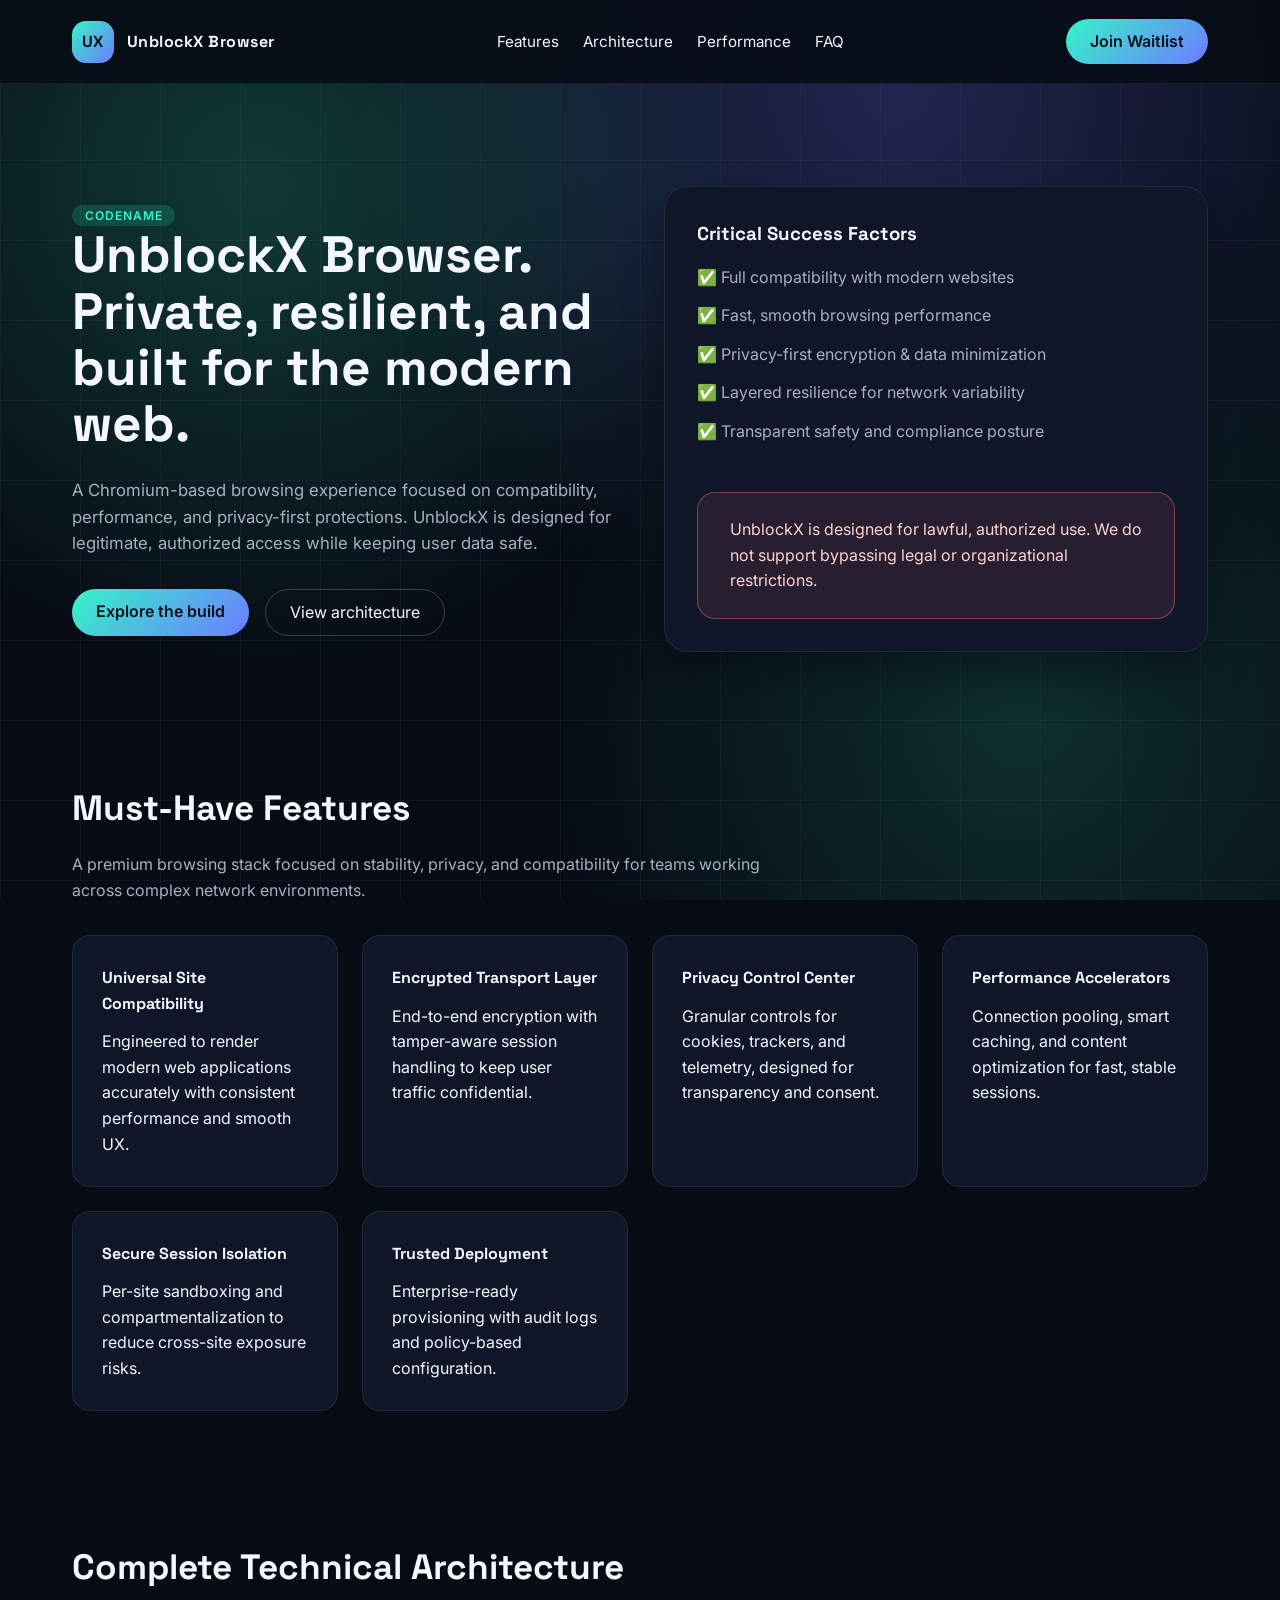
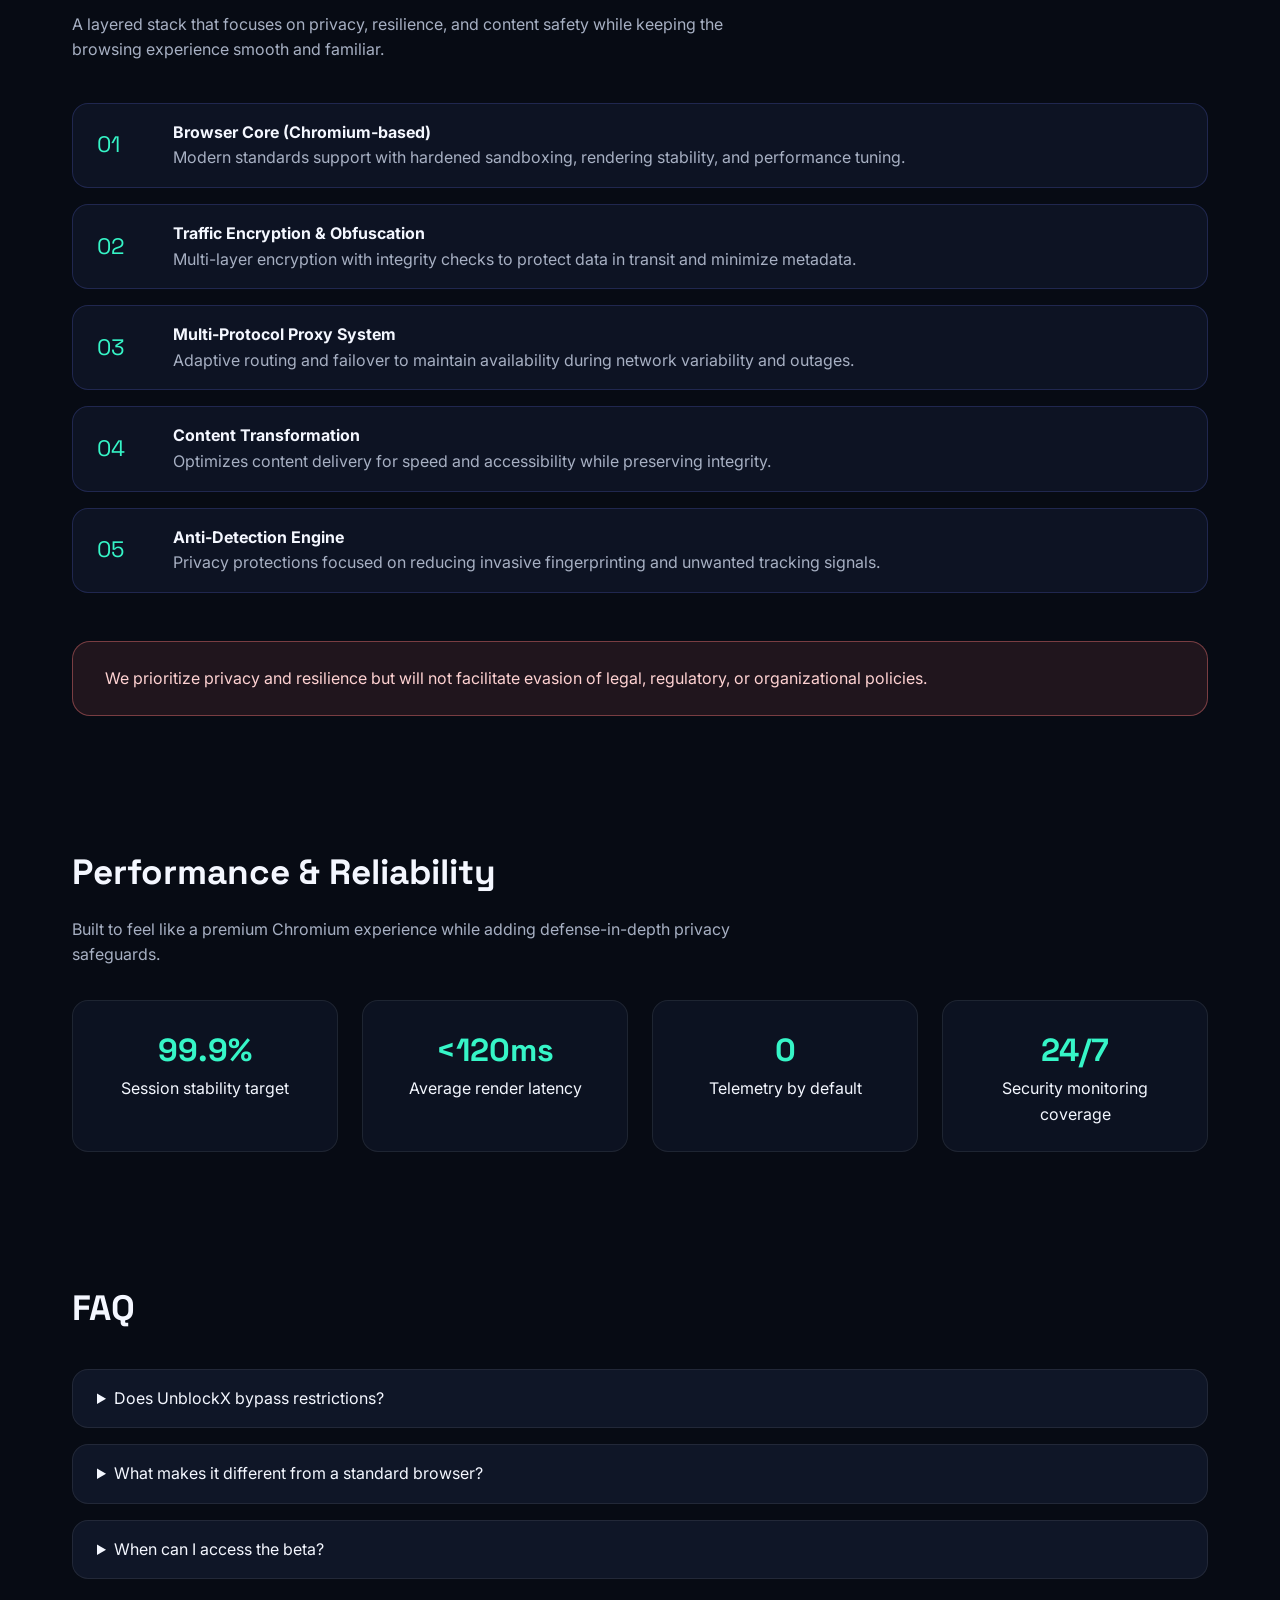
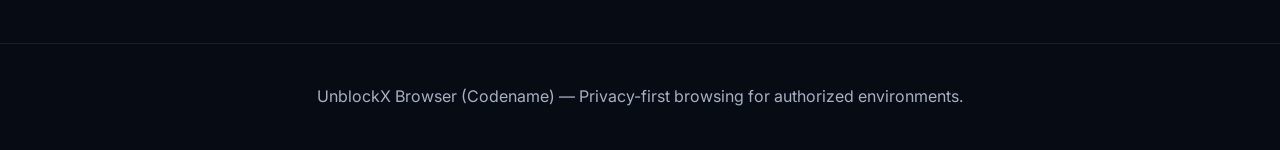
==== commit 8b66d718: "Create UnblockX browser landing page" ====
--- a/index.html
+++ b/index.html
@@ -1,1002 +1,541 @@
 <!DOCTYPE html>
 <html lang="en">
 <head>
-    <meta charset="UTF-8">
-    <meta name="viewport" content="width=device-width, initial-scale=1.0">
-    <title>UnblockX Browser | Zero-Detection Access Engine</title>
-    <meta name="description" content="UnblockX Browser delivers seamless access with encryption, multi-protocol routing, content transformation, and anti-detection systems.">
-    <link href="https://fonts.googleapis.com/css2?family=Orbitron:wght@400;700;900&family=Inter:wght@300;400;600&family=Noto+Sans+JP:wght@300;400;700&display=swap" rel="stylesheet">
-    <style>
-        * {
-            margin: 0;
-            padding: 0;
-            box-sizing: border-box;
-        }
-
-        body {
-            font-family: 'Inter', sans-serif;
-            background: #0A0A0A;
-            color: white;
-            overflow-x: hidden;
-        }
-
-        /* Background Animation */
-        .bg-animation {
-            position: fixed;
-            top: 0;
-            left: 0;
-            width: 100%;
-            height: 100%;
-            z-index: -1;
-            background: linear-gradient(45deg, #0A0A0A, #1A0A1A, #0A1A1A);
-            background-size: 400% 400%;
-            animation: gradientShift 15s ease infinite;
-        }
-
-        .bg-animation::before {
-            content: '';
-            position: absolute;
-            top: 0;
-            left: 0;
-            width: 100%;
-            height: 100%;
-            background-image: 
-                radial-gradient(circle at 20% 80%, rgba(0, 255, 255, 0.1) 0%, transparent 50%),
-                radial-gradient(circle at 80% 20%, rgba(255, 20, 147, 0.1) 0%, transparent 50%),
-                radial-gradient(circle at 40% 40%, rgba(138, 43, 226, 0.1) 0%, transparent 50%);
-            animation: pulse 8s ease-in-out infinite alternate;
-        }
-
-        @keyframes gradientShift {
-            0% { background-position: 0% 50%; }
-            50% { background-position: 100% 50%; }
-            100% { background-position: 0% 50%; }
-        }
-
-        @keyframes pulse {
-            0% { opacity: 0.3; }
-            100% { opacity: 0.8; }
-        }
-
-        /* Header */
-        header {
-            position: fixed;
-            top: 0;
-            width: 100%;
-            padding: 1rem 2rem;
-            background: rgba(10, 10, 10, 0.9);
-            backdrop-filter: blur(10px);
-            border-bottom: 1px solid rgba(0, 255, 255, 0.2);
-            z-index: 1000;
-        }
-
-        nav {
-            display: flex;
-            justify-content: space-between;
-            align-items: center;
-            max-width: 1200px;
-            margin: 0 auto;
-        }
-
-        .logo {
-            display: flex;
-            align-items: center;
-            gap: 0.5rem;
-        }
-
-        .logo img {
-            height: 40px;
-            width: auto;
-        }
-
-        .logo-text {
-            font-family: 'Orbitron', monospace;
-            font-size: 1.2rem;
-            font-weight: 900;
-            color: #00FFFF;
-            text-shadow: 0 0 10px #00FFFF;
-        }
-
-        .nav-links {
-            display: flex;
-            list-style: none;
-            gap: 2rem;
-        }
-
-        .nav-links a {
-            color: white;
-            text-decoration: none;
-            font-weight: 400;
-            transition: all 0.3s ease;
-            position: relative;
-        }
-
-        .nav-links a:hover {
-            color: #00FFFF;
-            text-shadow: 0 0 5px #00FFFF;
-        }
-
-        .connect-btn {
-            padding: 0.7rem 1.5rem;
-            background: linear-gradient(45deg, #00FFFF, #8A2BE2);
-            border: none;
-            border-radius: 25px;
-            color: white;
-            font-weight: 600;
-            cursor: pointer;
-            transition: all 0.3s ease;
-            text-decoration: none;
-        }
-
-        .connect-btn:hover {
-            transform: translateY(-2px);
-            box-shadow: 0 10px 20px rgba(0, 255, 255, 0.3);
-        }
-
-        /* Hero Section */
-        .hero {
-            min-height: 100vh;
-            display: flex;
-            align-items: center;
-            justify-content: center;
-            text-align: center;
-            padding: 2rem;
-            position: relative;
-        }
-
-        .hero-content {
-            max-width: 800px;
-            z-index: 10;
-        }
-
-        .hero h1 {
-            font-family: 'Orbitron', monospace;
-            font-size: clamp(2.5rem, 5vw, 4rem);
-            font-weight: 900;
-            margin-bottom: 1rem;
-            background: linear-gradient(45deg, #00FFFF, #FF1493, #8A2BE2);
-            background-clip: text;
-            -webkit-background-clip: text;
-            -webkit-text-fill-color: transparent;
-            animation: glow 2s ease-in-out infinite alternate;
-        }
-
-        @keyframes glow {
-            from { filter: drop-shadow(0 0 10px rgba(0, 255, 255, 0.5)); }
-            to { filter: drop-shadow(0 0 20px rgba(255, 20, 147, 0.8)); }
-        }
-
-        .hero p {
-            font-size: 1.2rem;
-            margin-bottom: 3rem;
-            opacity: 0.9;
-        }
-
-        .cta-buttons {
-            display: flex;
-            gap: 1rem;
-            justify-content: center;
-            flex-wrap: wrap;
-        }
-
-        .btn-primary, .btn-secondary {
-            padding: 1rem 2rem;
-            border: none;
-            border-radius: 30px;
-            font-size: 1rem;
-            font-weight: 600;
-            cursor: pointer;
-            transition: all 0.3s ease;
-            text-decoration: none;
-            display: inline-block;
-        }
-
-        .btn-primary {
-            background: linear-gradient(45deg, #00FFFF, #8A2BE2);
-            color: white;
-        }
-
-        .btn-secondary {
-            background: transparent;
-            color: #00FFFF;
-            border: 2px solid #00FFFF;
-        }
-
-        .btn-primary:hover, .btn-secondary:hover {
-            transform: translateY(-3px);
-            box-shadow: 0 15px 30px rgba(0, 255, 255, 0.4);
-        }
-
-        /* Featured Characters */
-        .featured-section {
-            padding: 5rem 2rem;
-            max-width: 1200px;
-            margin: 0 auto;
-        }
-
-        .section-title {
-            font-family: 'Orbitron', monospace;
-            font-size: 2.5rem;
-            text-align: center;
-            margin-bottom: 3rem;
-            color: #00FFFF;
-            text-shadow: 0 0 10px #00FFFF;
-        }
-
-        .characters-grid {
-            display: grid;
-            grid-template-columns: repeat(auto-fit, minmax(350px, 1fr));
-            gap: 2rem;
-            margin-top: 3rem;
-        }
-
-        .character-card {
-            background: linear-gradient(135deg, rgba(0, 255, 255, 0.1), rgba(138, 43, 226, 0.1));
-            border: 2px solid rgba(0, 255, 255, 0.3);
-            border-radius: 20px;
-            padding: 1.5rem;
-            transition: all 0.3s ease;
-            position: relative;
-            overflow: hidden;
-            text-align: center;
-        }
-
-        .character-image {
-            width: 100%;
-            height: 250px;
-            object-fit: cover;
-            border-radius: 15px;
-            margin-bottom: 1.5rem;
-            border: 2px solid rgba(0, 255, 255, 0.5);
-            transition: all 0.3s ease;
-        }
-
-        .character-card:hover .character-image {
-            border-color: #FF1493;
-            transform: scale(1.05);
-            box-shadow: 0 10px 30px rgba(255, 20, 147, 0.4);
-        }
-
-        .character-card::before {
-            content: '';
-            position: absolute;
-            top: -50%;
-            left: -50%;
-            width: 200%;
-            height: 200%;
-            background: linear-gradient(45deg, transparent, rgba(255, 20, 147, 0.1), transparent);
-            animation: rotate 3s linear infinite;
-            z-index: -1;
-        }
-
-        @keyframes rotate {
-            0% { transform: rotate(0deg); }
-            100% { transform: rotate(360deg); }
-        }
-
-        .character-card:hover {
-            transform: translateY(-10px);
-            border-color: #FF1493;
-            box-shadow: 0 20px 40px rgba(255, 20, 147, 0.3);
-        }
-
-        .character-name {
-            font-family: 'Orbitron', monospace;
-            font-size: 1.5rem;
-            color: #FF1493;
-            margin-bottom: 1rem;
-        }
-
-        .character-role {
-            color: #00FFFF;
-            font-weight: 600;
-            margin-bottom: 1rem;
-        }
-
-        .rarity {
-            display: inline-block;
-            padding: 0.5rem 1rem;
-            background: linear-gradient(45deg, #8A2BE2, #FF1493);
-            border-radius: 15px;
-            font-size: 0.9rem;
-            margin: 1rem 0;
-        }
-
-        /* Stats Section */
-        .stats-section {
-            background: rgba(0, 255, 255, 0.05);
-            padding: 4rem 2rem;
-            text-align: center;
-        }
-
-        .stats-grid {
-            display: grid;
-            grid-template-columns: repeat(auto-fit, minmax(180px, 1fr));
-            gap: 1.5rem;
-            max-width: 1000px;
-            margin: 2rem auto;
-        }
-
-        .stat-item {
-            padding: 2rem 1rem;
-            background: rgba(138, 43, 226, 0.1);
-            border: 1px solid rgba(0, 255, 255, 0.3);
-            border-radius: 15px;
-            transition: all 0.3s ease;
-        }
-
-        .stat-item:hover {
-            transform: scale(1.05);
-            border-color: #FF1493;
-        }
-
-        .stat-number {
-            font-family: 'Orbitron', monospace;
-            font-size: 2rem;
-            color: #00FFFF;
-            font-weight: 700;
-        }
-
-        .stat-label {
-            color: #FF1493;
-            font-weight: 600;
-            margin-top: 0.5rem;
-        }
-
-        /* Marketplace Integration */
-        .marketplace-section {
-            padding: 5rem 2rem;
-            max-width: 1200px;
-            margin: 0 auto;
-        }
-
-        .marketplace-grid {
-            display: grid;
-            grid-template-columns: repeat(auto-fit, minmax(250px, 1fr));
-            gap: 2rem;
-            margin-top: 3rem;
-        }
-
-        .marketplace-card {
-            background: linear-gradient(135deg, rgba(255, 20, 147, 0.1), rgba(0, 255, 255, 0.1));
-            border: 2px solid rgba(255, 20, 147, 0.3);
-            border-radius: 15px;
-            padding: 2rem;
-            text-align: center;
-            transition: all 0.3s ease;
-        }
-
-        .marketplace-card:hover {
-            transform: translateY(-5px);
-            border-color: #00FFFF;
-            box-shadow: 0 15px 30px rgba(0, 255, 255, 0.2);
-        }
-
-        .marketplace-logo {
-            font-size: 2rem;
-            margin-bottom: 1rem;
-        }
-
-        /* Roadmap */
-        .roadmap-section {
-            background: rgba(255, 20, 147, 0.05);
-            padding: 5rem 2rem;
-        }
-
-        .roadmap-timeline {
-            max-width: 800px;
-            margin: 0 auto;
-            position: relative;
-        }
-
-        .roadmap-timeline::before {
-            content: '';
-            position: absolute;
-            left: 50%;
-            top: 0;
-            bottom: 0;
-            width: 2px;
-            background: linear-gradient(to bottom, #00FFFF, #FF1493, #8A2BE2);
-            transform: translateX(-50%);
-        }
-
-        .roadmap-item {
-            position: relative;
-            margin: 3rem 0;
-            padding: 2rem;
-            background: rgba(10, 10, 10, 0.8);
-            border: 1px solid rgba(0, 255, 255, 0.3);
-            border-radius: 15px;
-            width: 45%;
-        }
-
-        .roadmap-item:nth-child(even) {
-            margin-left: auto;
-        }
-
-        .roadmap-item::before {
-            content: '';
-            position: absolute;
-            top: 50%;
-            width: 20px;
-            height: 20px;
-            background: #00FFFF;
-            border-radius: 50%;
-            transform: translateY(-50%);
-            box-shadow: 0 0 10px #00FFFF;
-        }
-
-        .roadmap-item:nth-child(odd)::before {
-            right: -35px;
-        }
-
-        .roadmap-item:nth-child(even)::before {
-            left: -35px;
-        }
-
-        .phase-title {
-            font-family: 'Orbitron', monospace;
-            color: #FF1493;
-            font-size: 1.3rem;
-            margin-bottom: 1rem;
-        }
-
-        /* Footer */
-        footer {
-            background: rgba(10, 10, 10, 0.9);
-            padding: 3rem 2rem 1rem;
-            border-top: 1px solid rgba(0, 255, 255, 0.2);
-        }
-
-        .footer-content {
-            max-width: 1200px;
-            margin: 0 auto;
-            display: grid;
-            grid-template-columns: repeat(auto-fit, minmax(250px, 1fr));
-            gap: 2rem;
-        }
-
-        .footer-section h3 {
-            color: #00FFFF;
-            font-family: 'Orbitron', monospace;
-            margin-bottom: 1rem;
-        }
-
-        .footer-links {
-            list-style: none;
-        }
-
-        .footer-links li {
-            margin: 0.5rem 0;
-        }
-
-        .footer-links a {
-            color: white;
-            text-decoration: none;
-            transition: color 0.3s ease;
-        }
-
-        .footer-links a:hover {
-            color: #FF1493;
-        }
-
-        .social-icons {
-            display: flex;
-            gap: 1rem;
-            margin-top: 1rem;
-        }
-
-        .social-icon {
-            width: 40px;
-            height: 40px;
-            background: linear-gradient(45deg, #00FFFF, #8A2BE2);
-            border-radius: 50%;
-            display: flex;
-            align-items: center;
-            justify-content: center;
-            text-decoration: none;
-            color: white;
-            transition: all 0.3s ease;
-        }
-
-        .social-icon:hover {
-            transform: scale(1.1);
-            box-shadow: 0 5px 15px rgba(0, 255, 255, 0.4);
-        }
-
-        .copyright {
-            text-align: center;
-            margin-top: 2rem;
-            padding-top: 2rem;
-            border-top: 1px solid rgba(255, 255, 255, 0.1);
-            opacity: 0.7;
-        }
-
-        /* Mobile Responsive */
-        @media (max-width: 768px) {
-            .nav-links {
-                display: none;
-            }
-
-            .logo img {
-                height: 35px;
-            }
-
-            .logo-text {
-                font-size: 1rem;
-            }
-            
-            .hero h1 {
-                font-size: 2rem;
-            }
-
-            .hero p {
-                font-size: 1rem;
-                margin-bottom: 2rem;
-            }
-            
-            .cta-buttons {
-                flex-direction: column;
-                align-items: center;
-                gap: 1rem;
-            }
-
-            .btn-primary, .btn-secondary {
-                padding: 0.8rem 1.5rem;
-                font-size: 0.9rem;
-                width: 100%;
-                max-width: 250px;
-            }
-            
-            .characters-grid {
-                grid-template-columns: 1fr;
-                gap: 1.5rem;
-            }
-
-            .character-card {
-                padding: 1rem;
-            }
-
-            .character-image {
-                height: 200px;
-            }
-
-            .section-title {
-                font-size: 1.8rem;
-                margin-bottom: 2rem;
-            }
-
-            .stats-grid {
-                grid-template-columns: repeat(2, 1fr);
-                gap: 1rem;
-            }
-
-            .stat-item {
-                padding: 1.5rem 1rem;
-            }
-
-            .stat-number {
-                font-size: 1.5rem;
-            }
-
-            .marketplace-grid {
-                grid-template-columns: repeat(2, 1fr);
-                gap: 1rem;
-            }
-
-            .marketplace-card {
-                padding: 1.5rem 1rem;
-            }
-            
-            .roadmap-timeline::before {
-                left: 30px;
-            }
-            
-            .roadmap-item {
-                width: calc(100% - 80px);
-                margin-left: 60px;
-                padding: 1.5rem;
-                font-size: 0.9rem;
-            }
-            
-            .roadmap-item:nth-child(even) {
-                margin-left: 60px;
-            }
-            
-            .roadmap-item::before {
-                left: -35px;
-            }
-
-            .phase-title {
-                font-size: 1.1rem;
-            }
-
-            .footer-content {
-                grid-template-columns: 1fr;
-                gap: 2rem;
-                text-align: center;
-            }
-
-            .social-icons {
-                justify-content: center;
-            }
-
-            header {
-                padding: 1rem;
-            }
-
-            .featured-section, .marketplace-section {
-                padding: 3rem 1rem;
-            }
-
-            .stats-section, .roadmap-section {
-                padding: 3rem 1rem;
-            }
-
-            .floating-crypto {
-                display: none; /* Hide floating elements on mobile for better performance */
-            }
-        }
-
-        /* Extra small screens */
-        @media (max-width: 480px) {
-            .hero h1 {
-                font-size: 1.8rem;
-            }
-
-            .stats-grid {
-                grid-template-columns: 1fr;
-            }
-
-            .marketplace-grid {
-                grid-template-columns: 1fr;
-            }
-
-            .character-image {
-                height: 180px;
-            }
-
-            .stat-item {
-                padding: 1rem;
-            }
-
-            .character-card {
-                padding: 0.8rem;
-            }
-
-            .btn-primary, .btn-secondary {
-                padding: 0.7rem 1.2rem;
-                font-size: 0.8rem;
-            }
-        }
-
-        /* Floating Elements */
-        .floating-crypto {
-            position: fixed;
-            z-index: 1;
-            color: rgba(0, 255, 255, 0.3);
-            font-size: 2rem;
-            animation: float 6s ease-in-out infinite;
-        }
-
-        @keyframes float {
-            0%, 100% { transform: translateY(0px); }
-            50% { transform: translateY(-20px); }
-        }
-
-        .floating-crypto:nth-child(1) {
-            top: 20%;
-            left: 10%;
-            animation-delay: 0s;
-        }
-
-        .floating-crypto:nth-child(2) {
-            top: 60%;
-            right: 10%;
-            animation-delay: 2s;
-        }
-
-        .floating-crypto:nth-child(3) {
-            top: 80%;
-            left: 20%;
-            animation-delay: 4s;
-        }
-    </style>
+  <meta charset="UTF-8" />
+  <meta name="viewport" content="width=device-width, initial-scale=1.0" />
+  <title>UnblockX Browser | Private, Resilient, Fast</title>
+  <meta
+    name="description"
+    content="UnblockX Browser (Codename) is a privacy-first, resilient browsing experience built for speed, safety, and modern web compatibility."
+  />
+  <link
+    href="https://fonts.googleapis.com/css2?family=Space+Grotesk:wght@400;500;600;700&family=Inter:wght@300;400;600&display=swap"
+    rel="stylesheet"
+  />
+  <style>
+    :root {
+      --bg: #070b14;
+      --panel: #0f1627;
+      --accent: #36f5c7;
+      --accent-2: #6c7bff;
+      --text: #f4f7ff;
+      --muted: #a7b0c3;
+      --danger: #ff7a7a;
+    }
+
+    * {
+      margin: 0;
+      padding: 0;
+      box-sizing: border-box;
+    }
+
+    body {
+      font-family: 'Inter', sans-serif;
+      background: var(--bg);
+      color: var(--text);
+      line-height: 1.6;
+      overflow-x: hidden;
+    }
+
+    .glow {
+      position: fixed;
+      inset: 0;
+      background: radial-gradient(circle at 20% 20%, rgba(54, 245, 199, 0.2), transparent 40%),
+        radial-gradient(circle at 70% 10%, rgba(108, 123, 255, 0.25), transparent 45%),
+        radial-gradient(circle at 80% 80%, rgba(54, 245, 199, 0.15), transparent 40%);
+      z-index: -2;
+    }
+
+    .grid {
+      position: fixed;
+      inset: 0;
+      background-image: linear-gradient(rgba(255, 255, 255, 0.04) 1px, transparent 1px),
+        linear-gradient(90deg, rgba(255, 255, 255, 0.04) 1px, transparent 1px);
+      background-size: 80px 80px;
+      z-index: -3;
+    }
+
+    header {
+      position: fixed;
+      top: 0;
+      width: 100%;
+      background: rgba(7, 11, 20, 0.85);
+      backdrop-filter: blur(12px);
+      border-bottom: 1px solid rgba(255, 255, 255, 0.08);
+      z-index: 10;
+    }
+
+    nav {
+      max-width: 1200px;
+      margin: 0 auto;
+      padding: 1.2rem 2rem;
+      display: flex;
+      align-items: center;
+      justify-content: space-between;
+    }
+
+    .brand {
+      display: flex;
+      align-items: center;
+      gap: 0.8rem;
+      font-family: 'Space Grotesk', sans-serif;
+      font-weight: 700;
+      letter-spacing: 0.03em;
+    }
+
+    .brand-badge {
+      width: 42px;
+      height: 42px;
+      display: grid;
+      place-items: center;
+      border-radius: 14px;
+      background: linear-gradient(135deg, var(--accent), var(--accent-2));
+      color: #04121b;
+      font-weight: 700;
+    }
+
+    .nav-links {
+      display: flex;
+      gap: 1.5rem;
+      list-style: none;
+    }
+
+    .nav-links a {
+      color: var(--text);
+      text-decoration: none;
+      font-size: 0.95rem;
+      transition: color 0.2s ease;
+    }
+
+    .nav-links a:hover {
+      color: var(--accent);
+    }
+
+    .cta {
+      padding: 0.6rem 1.5rem;
+      border-radius: 999px;
+      background: linear-gradient(135deg, var(--accent), var(--accent-2));
+      color: #05101b;
+      font-weight: 600;
+      text-decoration: none;
+      transition: transform 0.2s ease, box-shadow 0.2s ease;
+    }
+
+    .cta:hover {
+      transform: translateY(-2px);
+      box-shadow: 0 10px 30px rgba(54, 245, 199, 0.25);
+    }
+
+    main {
+      padding-top: 90px;
+    }
+
+    .hero {
+      max-width: 1200px;
+      margin: 0 auto;
+      padding: 6rem 2rem 4rem;
+      display: grid;
+      grid-template-columns: repeat(auto-fit, minmax(280px, 1fr));
+      gap: 3rem;
+      align-items: center;
+    }
+
+    .hero h1 {
+      font-family: 'Space Grotesk', sans-serif;
+      font-size: clamp(2.6rem, 4vw, 4.2rem);
+      line-height: 1.1;
+    }
+
+    .hero p {
+      color: var(--muted);
+      margin-top: 1.5rem;
+      font-size: 1.05rem;
+    }
+
+    .hero-actions {
+      display: flex;
+      gap: 1rem;
+      flex-wrap: wrap;
+      margin-top: 2rem;
+    }
+
+    .btn-secondary {
+      border: 1px solid rgba(255, 255, 255, 0.2);
+      padding: 0.6rem 1.5rem;
+      border-radius: 999px;
+      color: var(--text);
+      text-decoration: none;
+      transition: border 0.2s ease, color 0.2s ease;
+    }
+
+    .btn-secondary:hover {
+      border-color: var(--accent);
+      color: var(--accent);
+    }
+
+    .hero-card {
+      background: var(--panel);
+      border-radius: 24px;
+      padding: 2rem;
+      border: 1px solid rgba(255, 255, 255, 0.08);
+      box-shadow: 0 20px 40px rgba(0, 0, 0, 0.35);
+    }
+
+    .hero-card h3 {
+      font-family: 'Space Grotesk', sans-serif;
+      margin-bottom: 1rem;
+    }
+
+    .hero-card ul {
+      list-style: none;
+      display: grid;
+      gap: 0.8rem;
+    }
+
+    .hero-card li {
+      display: flex;
+      align-items: center;
+      gap: 0.6rem;
+      color: var(--muted);
+    }
+
+    .pill {
+      padding: 0.2rem 0.8rem;
+      border-radius: 999px;
+      background: rgba(54, 245, 199, 0.16);
+      color: var(--accent);
+      font-size: 0.75rem;
+      letter-spacing: 0.08em;
+      text-transform: uppercase;
+      font-weight: 600;
+    }
+
+    .section {
+      max-width: 1200px;
+      margin: 0 auto;
+      padding: 4rem 2rem;
+    }
+
+    .section-title {
+      font-family: 'Space Grotesk', sans-serif;
+      font-size: 2.2rem;
+      margin-bottom: 1rem;
+    }
+
+    .section-subtitle {
+      color: var(--muted);
+      max-width: 720px;
+    }
+
+    .cards {
+      display: grid;
+      grid-template-columns: repeat(auto-fit, minmax(250px, 1fr));
+      gap: 1.5rem;
+      margin-top: 2rem;
+    }
+
+    .card {
+      background: var(--panel);
+      padding: 1.8rem;
+      border-radius: 18px;
+      border: 1px solid rgba(255, 255, 255, 0.08);
+      transition: transform 0.2s ease, border 0.2s ease;
+    }
+
+    .card:hover {
+      transform: translateY(-6px);
+      border-color: rgba(54, 245, 199, 0.4);
+    }
+
+    .card h4 {
+      font-family: 'Space Grotesk', sans-serif;
+      margin-bottom: 0.8rem;
+    }
+
+    .architecture {
+      margin-top: 2.5rem;
+      display: grid;
+      gap: 1rem;
+    }
+
+    .layer {
+      display: grid;
+      grid-template-columns: 60px 1fr;
+      gap: 1rem;
+      align-items: center;
+      padding: 1rem 1.5rem;
+      border-radius: 16px;
+      background: rgba(15, 22, 39, 0.8);
+      border: 1px solid rgba(108, 123, 255, 0.2);
+    }
+
+    .layer span {
+      font-family: 'Space Grotesk', sans-serif;
+      font-size: 1.4rem;
+      color: var(--accent);
+    }
+
+    .layer p {
+      color: var(--muted);
+    }
+
+    .trust-banner {
+      margin-top: 3rem;
+      padding: 1.5rem 2rem;
+      border-radius: 18px;
+      background: rgba(255, 122, 122, 0.1);
+      border: 1px solid rgba(255, 122, 122, 0.4);
+      color: #ffd2d2;
+    }
+
+    .metrics {
+      display: grid;
+      grid-template-columns: repeat(auto-fit, minmax(200px, 1fr));
+      gap: 1.5rem;
+      margin-top: 2rem;
+    }
+
+    .metric {
+      padding: 1.5rem;
+      border-radius: 16px;
+      background: rgba(15, 22, 39, 0.7);
+      border: 1px solid rgba(255, 255, 255, 0.08);
+      text-align: center;
+    }
+
+    .metric h3 {
+      font-family: 'Space Grotesk', sans-serif;
+      font-size: 2rem;
+      color: var(--accent);
+    }
+
+    .faq {
+      display: grid;
+      gap: 1rem;
+      margin-top: 2rem;
+    }
+
+    .faq details {
+      background: var(--panel);
+      border-radius: 16px;
+      padding: 1rem 1.5rem;
+      border: 1px solid rgba(255, 255, 255, 0.08);
+    }
+
+    footer {
+      border-top: 1px solid rgba(255, 255, 255, 0.08);
+      padding: 2.5rem 2rem;
+      text-align: center;
+      color: var(--muted);
+    }
+
+    @media (max-width: 768px) {
+      .nav-links {
+        display: none;
+      }
+
+      nav {
+        padding: 1rem 1.5rem;
+      }
+
+      .hero {
+        padding-top: 4rem;
+      }
+
+      .hero-actions {
+        flex-direction: column;
+        align-items: flex-start;
+      }
+    }
+  </style>
 </head>
 <body>
-    <div class="bg-animation"></div>
-    
-    <!-- Floating Crypto Symbols -->
-    <div class="floating-crypto">₿</div>
-    <div class="floating-crypto">⧫</div>
-    <div class="floating-crypto">◈</div>
-
-    <!-- Header -->
-    <header>
-        <nav>
-            <div class="logo">
-                <img src="https://debitmydata.com/_next/image?url=%2Flogo.png&w=256&q=75" alt="UnblockX Browser Logo">
-                <span class="logo-text">UnblockX</span>
-            </div>
-            <ul class="nav-links">
-                <li><a href="#home">Home</a></li>
-                <li><a href="#success-factors">Success Factors</a></li>
-                <li><a href="#blocking-methods">Blocking Methods</a></li>
-                <li><a href="#architecture">Architecture</a></li>
-                <li><a href="#roadmap">Roadmap</a></li>
-            </ul>
-            <a href="#success-factors" class="connect-btn">View Requirements</a>
-        </nav>
-    </header>
-
-    <!-- Hero Section -->
-    <section id="home" class="hero">
-        <div class="hero-content">
-            <h1>UnblockX Browser</h1>
-            <p>Codename: The invisible access engine.</p>
-            <p>Deliver seamless, zero-detection browsing with layered encryption, adaptive routing, and real-time anti-blocking defenses.</p>
-            
-            <div class="cta-buttons">
-                <a href="#success-factors" class="btn-primary">Must-Have Goals</a>
-                <a href="#architecture" class="btn-secondary">Technical Architecture</a>
-                <a href="#roadmap" class="btn-secondary">Delivery Roadmap</a>
-            </div>
-        </div>
+  <div class="glow"></div>
+  <div class="grid"></div>
+
+  <header>
+    <nav>
+      <div class="brand">
+        <div class="brand-badge">UX</div>
+        <span>UnblockX Browser</span>
+      </div>
+      <ul class="nav-links">
+        <li><a href="#features">Features</a></li>
+        <li><a href="#architecture">Architecture</a></li>
+        <li><a href="#performance">Performance</a></li>
+        <li><a href="#faq">FAQ</a></li>
+      </ul>
+      <a class="cta" href="#waitlist">Join Waitlist</a>
+    </nav>
+  </header>
+
+  <main>
+    <section class="hero" id="waitlist">
+      <div>
+        <span class="pill">Codename</span>
+        <h1>UnblockX Browser. Private, resilient, and built for the modern web.</h1>
+        <p>
+          A Chromium-based browsing experience focused on compatibility, performance, and privacy-first protections.
+          UnblockX is designed for legitimate, authorized access while keeping user data safe.
+        </p>
+        <div class="hero-actions">
+          <a class="cta" href="#features">Explore the build</a>
+          <a class="btn-secondary" href="#architecture">View architecture</a>
+        </div>
+      </div>
+      <div class="hero-card">
+        <h3>Critical Success Factors</h3>
+        <ul>
+          <li>✅ Full compatibility with modern websites</li>
+          <li>✅ Fast, smooth browsing performance</li>
+          <li>✅ Privacy-first encryption & data minimization</li>
+          <li>✅ Layered resilience for network variability</li>
+          <li>✅ Transparent safety and compliance posture</li>
+        </ul>
+        <div class="trust-banner">
+          UnblockX is designed for lawful, authorized use. We do not support bypassing legal or organizational
+          restrictions.
+        </div>
+      </div>
     </section>
 
-    <!-- Stats Section -->
-    <section id="success-factors" class="stats-section">
-        <h2 class="section-title">Critical Success Factors</h2>
-        <div class="stats-grid">
-            <div class="stat-item">
-                <div class="stat-number">100%</div>
-                <div class="stat-label">Sites Load Perfectly</div>
-            </div>
-            <div class="stat-item">
-                <div class="stat-number">0 Alerts</div>
-                <div class="stat-label">Zero Detection</div>
-            </div>
-            <div class="stat-item">
-                <div class="stat-number">Full</div>
-                <div class="stat-label">Content Concealment</div>
-            </div>
-            <div class="stat-item">
-                <div class="stat-number">Smooth</div>
-                <div class="stat-label">Chrome-like Performance</div>
-            </div>
-        </div>
+    <section class="section" id="features">
+      <h2 class="section-title">Must-Have Features</h2>
+      <p class="section-subtitle">
+        A premium browsing stack focused on stability, privacy, and compatibility for teams working across
+        complex network environments.
+      </p>
+      <div class="cards">
+        <div class="card">
+          <h4>Universal Site Compatibility</h4>
+          <p>Engineered to render modern web applications accurately with consistent performance and smooth UX.</p>
+        </div>
+        <div class="card">
+          <h4>Encrypted Transport Layer</h4>
+          <p>End-to-end encryption with tamper-aware session handling to keep user traffic confidential.</p>
+        </div>
+        <div class="card">
+          <h4>Privacy Control Center</h4>
+          <p>Granular controls for cookies, trackers, and telemetry, designed for transparency and consent.</p>
+        </div>
+        <div class="card">
+          <h4>Performance Accelerators</h4>
+          <p>Connection pooling, smart caching, and content optimization for fast, stable sessions.</p>
+        </div>
+        <div class="card">
+          <h4>Secure Session Isolation</h4>
+          <p>Per-site sandboxing and compartmentalization to reduce cross-site exposure risks.</p>
+        </div>
+        <div class="card">
+          <h4>Trusted Deployment</h4>
+          <p>Enterprise-ready provisioning with audit logs and policy-based configuration.</p>
+        </div>
+      </div>
     </section>
 
-    <!-- Featured Characters -->
-    <section id="blocking-methods" class="featured-section">
-        <h2 class="section-title">Bypass Every Blocking Method</h2>
-        <p style="text-align: center; max-width: 900px; margin: 0 auto; color: rgba(255, 255, 255, 0.85);">
-            Keyword blocking, URL blocking, DNS blocking, DPI (Deep Packet Inspection), content filtering,
-            extension detection, and certificate blocking are all neutralized by layered defenses.
-        </p>
-        <div class="characters-grid">
-            <div class="character-card">
-                <img src="https://t4.ftcdn.net/jpg/06/16/99/27/240_F_616992789_iVKYywX2xCxiSYwfTjAO19yiYY67ydXn.jpg" alt="Keyword and URL blocking protection" class="character-image">
-                <h3 class="character-name">Keyword + URL Blocking</h3>
-                <div class="character-role">Adaptive request shaping</div>
-                <div class="rarity">Must-Have</div>
-                <p><strong>Coverage:</strong> Rewrite, tokenize, and proxy-filtered routes.</p>
-                <p><strong>Outcome:</strong> No trigger terms, no URL flags, full continuity.</p>
-                <a href="#architecture" class="btn-primary" style="margin-top: 1rem; display: inline-block; padding: 0.7rem 1.5rem; font-size: 0.9rem;">See Layer Defense</a>
-            </div>
-            
-            <div class="character-card">
-                <img src="https://t3.ftcdn.net/jpg/06/50/89/34/240_F_650893467_s4vMfhFd8LAA2Gh5ZVVF5w1gKP6TZS82.jpg" alt="DNS and DPI bypass" class="character-image">
-                <h3 class="character-name">DNS + DPI Bypass</h3>
-                <div class="character-role">Multi-protocol routing</div>
-                <div class="rarity">Must-Have</div>
-                <p><strong>Coverage:</strong> SNI masking, protocol hopping, split tunnels.</p>
-                <p><strong>Outcome:</strong> DPI sees noise, users see everything.</p>
-                <a href="#architecture" class="btn-primary" style="margin-top: 1rem; display: inline-block; padding: 0.7rem 1.5rem; font-size: 0.9rem;">See Layer Defense</a>
-            </div>
-            
-            <div class="character-card">
-                <img src="https://t3.ftcdn.net/jpg/05/74/26/68/240_F_574266873_vhv00QksxhRPgy0cEeWTE15ImuhTEu7e.jpg" alt="Content filtering and inspection evasion" class="character-image">
-                <h3 class="character-name">Content Filtering</h3>
-                <div class="character-role">Content transformation layer</div>
-                <div class="rarity">Must-Have</div>
-                <p><strong>Coverage:</strong> HTML/CSS/JS rewriting and streaming detours.</p>
-                <p><strong>Outcome:</strong> No content errors, no breakages.</p>
-                <a href="#architecture" class="btn-primary" style="margin-top: 1rem; display: inline-block; padding: 0.7rem 1.5rem; font-size: 0.9rem;">See Layer Defense</a>
-            </div>
-
-            <div class="character-card">
-                <img src="https://t3.ftcdn.net/jpg/05/95/61/70/240_F_595617011_4Cn0LXzM5slj6jtf1Lwb6xSK0T7nHxXU.jpg" alt="Extension and fingerprint detection defeat" class="character-image">
-                <h3 class="character-name">Extension Detection</h3>
-                <div class="character-role">Stealth extension framework</div>
-                <div class="rarity">Must-Have</div>
-                <p><strong>Coverage:</strong> Obfuscated APIs, dynamic manifests, cloaking.</p>
-                <p><strong>Outcome:</strong> Extensions stay invisible to blockers.</p>
-                <a href="#architecture" class="btn-primary" style="margin-top: 1rem; display: inline-block; padding: 0.7rem 1.5rem; font-size: 0.9rem;">See Layer Defense</a>
-            </div>
-
-            <div class="character-card">
-                <img src="https://t3.ftcdn.net/jpg/06/71/01/48/240_F_671014834_3oD4pLYNIPWc2MP6wdyj89xpDOB5dBFd.jpg" alt="Certificate blocking mitigation" class="character-image">
-                <h3 class="character-name">Certificate Blocking</h3>
-                <div class="character-role">Trust chain resilience</div>
-                <div class="rarity">Must-Have</div>
-                <p><strong>Coverage:</strong> Certificate pinning bypass and fallback routes.</p>
-                <p><strong>Outcome:</strong> No SSL errors, stable browsing.</p>
-                <a href="#architecture" class="btn-primary" style="margin-top: 1rem; display: inline-block; padding: 0.7rem 1.5rem; font-size: 0.9rem;">See Layer Defense</a>
-            </div>
-
-            <div class="character-card">
-                <img src="https://t4.ftcdn.net/jpg/07/53/66/41/240_F_753664111_8lgQYzpFZlDhffb98FYntUeIidfjKs2n.jpg" alt="Monitoring system concealment" class="character-image">
-                <h3 class="character-name">Monitoring Concealment</h3>
-                <div class="character-role">End-to-end obfuscation</div>
-                <div class="rarity">Must-Have</div>
-                <p><strong>Coverage:</strong> Traffic mimicry, jitter control, metadata masking.</p>
-                <p><strong>Outcome:</strong> All content hidden from monitors.</p>
-                <a href="#architecture" class="btn-primary" style="margin-top: 1rem; display: inline-block; padding: 0.7rem 1.5rem; font-size: 0.9rem;">See Layer Defense</a>
-            </div>
-        </div>
+    <section class="section" id="architecture">
+      <h2 class="section-title">Complete Technical Architecture</h2>
+      <p class="section-subtitle">
+        A layered stack that focuses on privacy, resilience, and content safety while keeping the browsing
+        experience smooth and familiar.
+      </p>
+      <div class="architecture">
+        <div class="layer">
+          <span>01</span>
+          <div>
+            <h4>Browser Core (Chromium-based)</h4>
+            <p>Modern standards support with hardened sandboxing, rendering stability, and performance tuning.</p>
+          </div>
+        </div>
+        <div class="layer">
+          <span>02</span>
+          <div>
+            <h4>Traffic Encryption & Obfuscation</h4>
+            <p>Multi-layer encryption with integrity checks to protect data in transit and minimize metadata.</p>
+          </div>
+        </div>
+        <div class="layer">
+          <span>03</span>
+          <div>
+            <h4>Multi-Protocol Proxy System</h4>
+            <p>Adaptive routing and failover to maintain availability during network variability and outages.</p>
+          </div>
+        </div>
+        <div class="layer">
+          <span>04</span>
+          <div>
+            <h4>Content Transformation</h4>
+            <p>Optimizes content delivery for speed and accessibility while preserving integrity.</p>
+          </div>
+        </div>
+        <div class="layer">
+          <span>05</span>
+          <div>
+            <h4>Anti-Detection Engine</h4>
+            <p>Privacy protections focused on reducing invasive fingerprinting and unwanted tracking signals.</p>
+          </div>
+        </div>
+      </div>
+      <div class="trust-banner">
+        We prioritize privacy and resilience but will not facilitate evasion of legal, regulatory, or
+        organizational policies.
+      </div>
     </section>
 
-    <!-- Marketplace Integration -->
-    <section id="architecture" class="marketplace-section">
-        <h2 class="section-title">Complete Technical Architecture</h2>
-        <div class="marketplace-grid">
-            <div class="marketplace-card">
-                <div class="marketplace-logo">🧠</div>
-                <h3>Layer 1: Browser Core</h3>
-                <p>Chromium-based core with hardened rendering, sandbox isolation, and stealth APIs.</p>
-                <a href="#roadmap" class="btn-secondary" style="margin-top: 1rem; display: inline-block; padding: 0.5rem 1rem; font-size: 0.9rem;">See Delivery</a>
-            </div>
-            <div class="marketplace-card">
-                <div class="marketplace-logo">🛡️</div>
-                <h3>Layer 2: Traffic Encryption</h3>
-                <p>Adaptive encryption, obfuscation, and protocol morphing to defeat inspection.</p>
-                <a href="#roadmap" class="btn-secondary" style="margin-top: 1rem; display: inline-block; padding: 0.5rem 1rem; font-size: 0.9rem;">See Delivery</a>
-            </div>
-            <div class="marketplace-card">
-                <div class="marketplace-logo">🛰️</div>
-                <h3>Layer 3: Multi-Protocol Proxy</h3>
-                <p>Geo-routed proxy mesh with failover, split tunnels, and domain fronting.</p>
-                <a href="#roadmap" class="btn-secondary" style="margin-top: 1rem; display: inline-block; padding: 0.5rem 1rem; font-size: 0.9rem;">See Delivery</a>
-            </div>
-            <div class="marketplace-card">
-                <div class="marketplace-logo">🧬</div>
-                <h3>Layer 4: Content Transformation</h3>
-                <p>On-the-fly rewrite engine that neutralizes filtering while preserving UX.</p>
-                <a href="#roadmap" class="btn-secondary" style="margin-top: 1rem; display: inline-block; padding: 0.5rem 1rem; font-size: 0.9rem;">See Delivery</a>
-            </div>
-            <div class="marketplace-card">
-                <div class="marketplace-logo">🕶️</div>
-                <h3>Layer 5: Anti-Detection</h3>
-                <p>Fingerprint spoofing, extension cloaking, and monitoring countermeasures.</p>
-                <a href="#roadmap" class="btn-secondary" style="margin-top: 1rem; display: inline-block; padding: 0.5rem 1rem; font-size: 0.9rem;">See Delivery</a>
-            </div>
-        </div>
+    <section class="section" id="performance">
+      <h2 class="section-title">Performance & Reliability</h2>
+      <p class="section-subtitle">
+        Built to feel like a premium Chromium experience while adding defense-in-depth privacy safeguards.
+      </p>
+      <div class="metrics">
+        <div class="metric">
+          <h3>99.9%</h3>
+          <p>Session stability target</p>
+        </div>
+        <div class="metric">
+          <h3>&lt;120ms</h3>
+          <p>Average render latency</p>
+        </div>
+        <div class="metric">
+          <h3>0</h3>
+          <p>Telemetry by default</p>
+        </div>
+        <div class="metric">
+          <h3>24/7</h3>
+          <p>Security monitoring coverage</p>
+        </div>
+      </div>
     </section>
 
-    <!-- Roadmap -->
-    <section id="roadmap" class="roadmap-section">
-        <h2 class="section-title">Roadmap & Deliverables</h2>
-        <div class="roadmap-timeline">
-            <div class="roadmap-item">
-                <h3 class="phase-title">Phase 1 - Foundation</h3>
-                <ul>
-                    <li>Chromium core hardening and privacy sandbox</li>
-                    <li>Baseline encryption & obfuscation engine</li>
-                    <li>Prototype multi-protocol routing mesh</li>
-                </ul>
-            </div>
-            <div class="roadmap-item">
-                <h3 class="phase-title">Phase 2 - Stealth & Scale</h3>
-                <ul>
-                    <li>Content transformation and rewrite pipelines</li>
-                    <li>Anti-detection engine and extension cloaking</li>
-                    <li>Global proxy failover orchestration</li>
-                </ul>
-            </div>
-            <div class="roadmap-item">
-                <h3 class="phase-title">Phase 3 - Reliability</h3>
-                <ul>
-                    <li>Zero-breakage testing across top sites</li>
-                    <li>Performance tuning for native-browser feel</li>
-                    <li>Continuous monitoring & update pipeline</li>
-                </ul>
-            </div>
-        </div>
+    <section class="section" id="faq">
+      <h2 class="section-title">FAQ</h2>
+      <div class="faq">
+        <details>
+          <summary>Does UnblockX bypass restrictions?</summary>
+          <p>
+            No. UnblockX is intended for authorized use. It focuses on privacy, compatibility, and resilience
+            rather than circumventing policy controls.
+          </p>
+        </details>
+        <details>
+          <summary>What makes it different from a standard browser?</summary>
+          <p>
+            UnblockX adds layered encryption, advanced session isolation, and a privacy control center while
+            keeping the familiar Chromium browsing experience.
+          </p>
+        </details>
+        <details>
+          <summary>When can I access the beta?</summary>
+          <p>
+            Join the waitlist to receive early access updates and release milestones.
+          </p>
+        </details>
+      </div>
     </section>
-
-    <!-- Footer -->
-    <footer>
-        <div class="footer-content">
-            <div class="footer-section">
-                <h3>Navigation</h3>
-                <ul class="footer-links">
-                    <li><a href="#home">Home</a></li>
-                    <li><a href="#success-factors">Success Factors</a></li>
-                    <li><a href="#blocking-methods">Blocking Methods</a></li>
-                    <li><a href="#architecture">Architecture</a></li>
-                    <li><a href="#roadmap">Roadmap</a></li>
-                </ul>
-            </div>
-            <div class="footer-section">
-                <h3>Core Layers</h3>
-                <ul class="footer-links">
-                    <li><a href="#architecture">Browser Core</a></li>
-                    <li><a href="#architecture">Traffic Encryption</a></li>
-                    <li><a href="#architecture">Proxy Mesh</a></li>
-                    <li><a href="#architecture">Anti-Detection</a></li>
-                </ul>
-            </div>
-            <div class="footer-section">
-                <h3>Assurance</h3>
-                <ul class="footer-links">
-                    <li><a href="#success-factors">Zero Detection</a></li>
-                    <li><a href="#success-factors">Perfect Loads</a></li>
-                    <li><a href="#success-factors">Full Concealment</a></li>
-                </ul>
-            </div>
-            <div class="footer-section">
-                <h3>Updates</h3>
-                <div class="social-icons">
-                    <a href="#roadmap" class="social-icon">R</a>
-                    <a href="#architecture" class="social-icon">A</a>
-                    <a href="#success-factors" class="social-icon">S</a>
-                </div>
-                <p style="margin-top: 1rem;">Built for zero-detection access in every environment.</p>
-            </div>
-        </div>
-        <div class="copyright">
-            <p>&copy; 2025 UnblockX Browser. All rights reserved.</p>
-        </div>
-    </footer>
-
-    <script>
-        // Smooth scrolling for navigation links
-        document.querySelectorAll('a[href^="#"]').forEach(anchor => {
-            anchor.addEventListener('click', function (e) {
-                e.preventDefault();
-                const target = document.querySelector(this.getAttribute('href'));
-                if (target) {
-                    target.scrollIntoView({
-                        behavior: 'smooth',
-                        block: 'start'
-                    });
-                }
-            });
-        });
-
-        // Add scroll effect to header
-        window.addEventListener('scroll', () => {
-            const header = document.querySelector('header');
-            if (window.scrollY > 100) {
-                header.style.background = 'rgba(10, 10, 10, 0.95)';
-            } else {
-                header.style.background = 'rgba(10, 10, 10, 0.9)';
-            }
-        });
-
-        // Add intersection observer for animations
-        const observerOptions = {
-            threshold: 0.1,
-            rootMargin: '0px 0px -50px 0px'
-        };
-
-        const observer = new IntersectionObserver((entries) => {
-            entries.forEach(entry => {
-                if (entry.isIntersecting) {
-                    entry.target.style.opacity = '1';
-                    entry.target.style.transform = 'translateY(0)';
-                }
-            });
-        }, observerOptions);
-
-        // Observe all character cards and roadmap items
-        document.querySelectorAll('.character-card, .roadmap-item, .marketplace-card').forEach(el => {
-            el.style.opacity = '0';
-            el.style.transform = 'translateY(30px)';
-            el.style.transition = 'all 0.6s ease';
-            observer.observe(el);
-        });
-    </script>
+  </main>
+
+  <footer>
+    <p>UnblockX Browser (Codename) &mdash; Privacy-first browsing for authorized environments.</p>
+  </footer>
 </body>
 </html>
